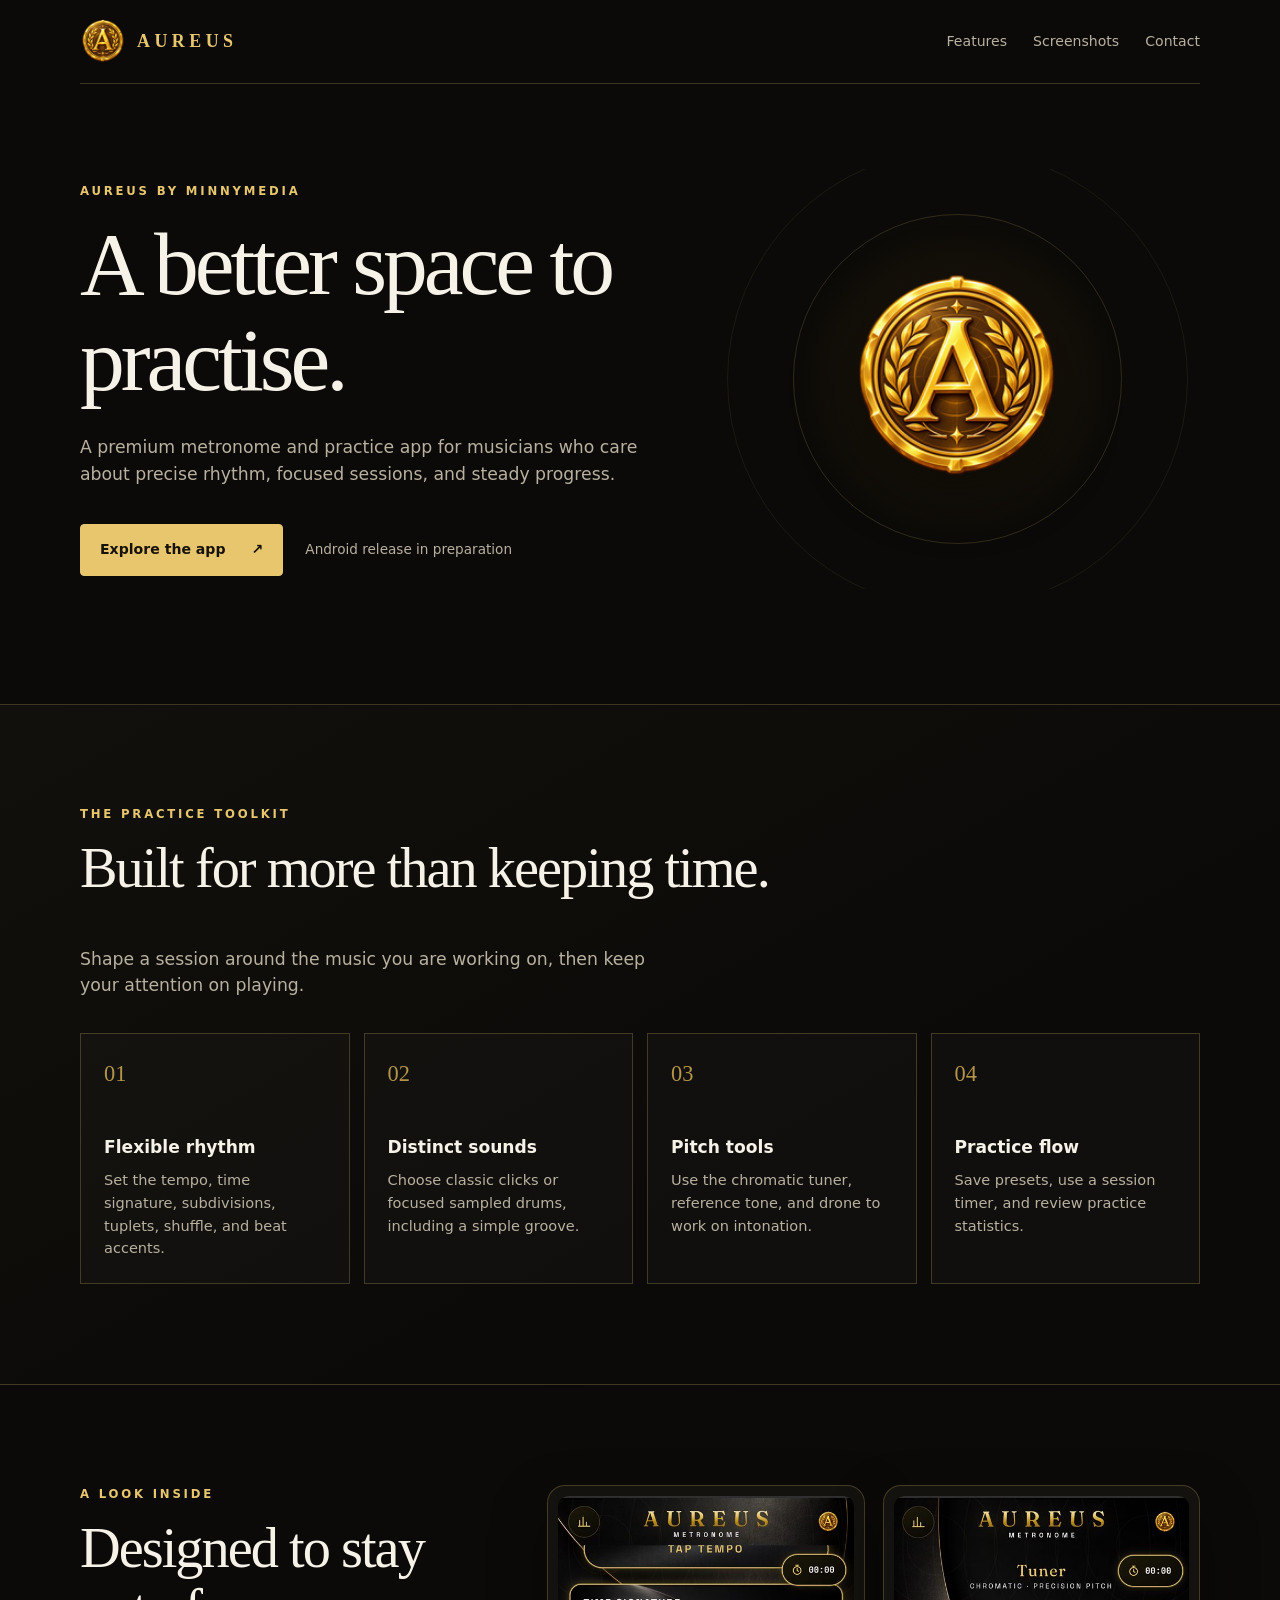
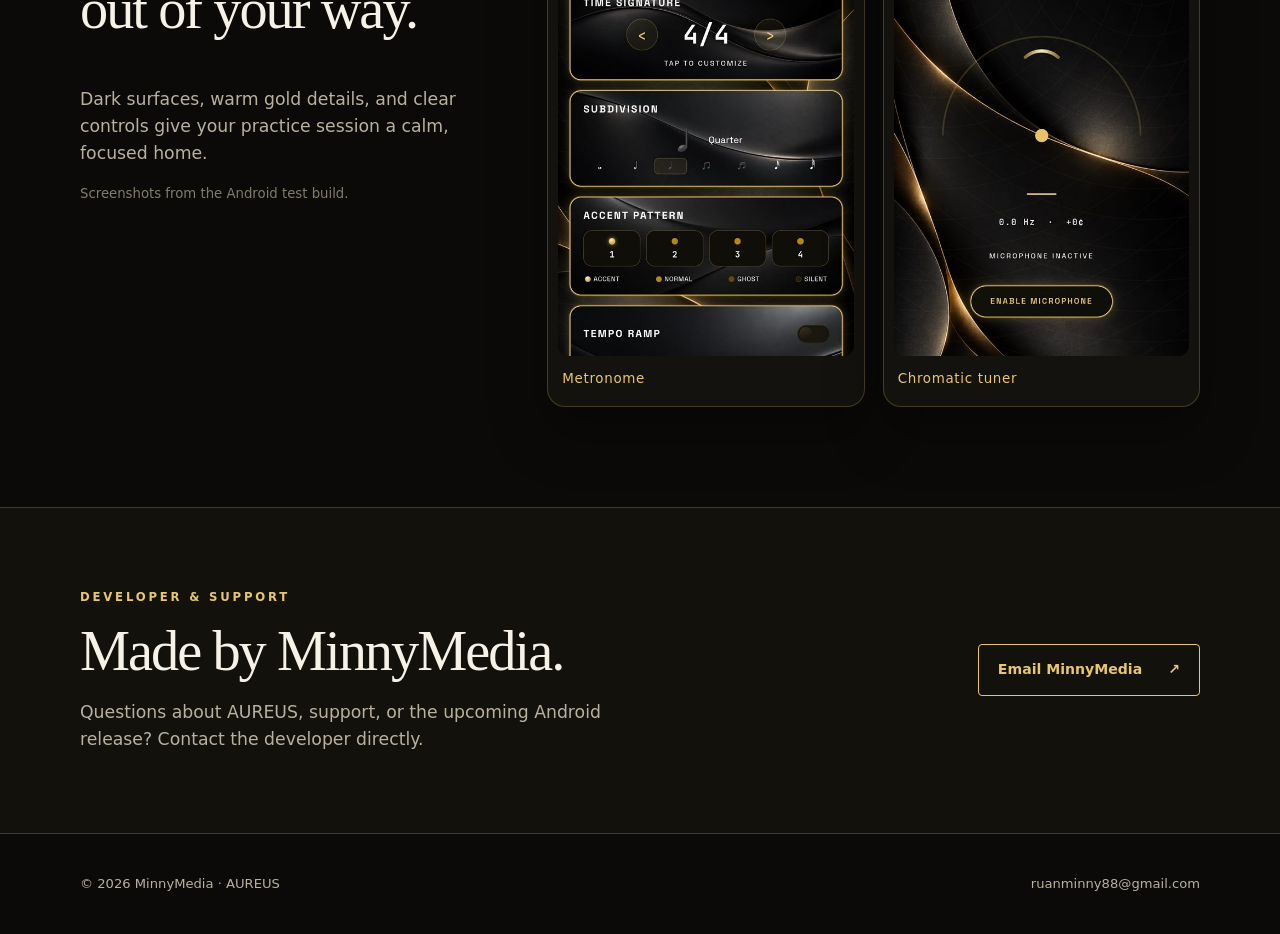
==== index.html @ e015209c "Publish Aureus landing page" ====
<!doctype html>
<html lang="en">
<head>
  <meta charset="utf-8">
  <meta name="viewport" content="width=device-width, initial-scale=1">
  <meta name="theme-color" content="#0b0a08">
  <meta name="description" content="AUREUS is a premium metronome and practice app by MinnyMedia, with flexible rhythms, a chromatic tuner, tone and drone tools, and practice tracking.">
  <title>AUREUS — Metronome &amp; Practice</title>
  <link rel="icon" href="assets/aureus-coin.png" type="image/png">
  <link rel="stylesheet" href="styles.css">
</head>
<body>
  <a class="skip-link" href="#main">Skip to content</a>
  <header class="site-header wrap">
    <a class="brand" href="#top" aria-label="AUREUS home">
      <img src="assets/aureus-coin.png" width="46" height="45" alt="">
      <span>AUREUS</span>
    </a>
    <nav aria-label="Main navigation">
      <a href="#features">Features</a>
      <a href="#screenshots">Screenshots</a>
      <a href="#contact">Contact</a>
    </nav>
  </header>

  <main id="main">
    <section class="hero wrap" id="top" aria-labelledby="hero-title">
      <div class="hero-copy">
        <p class="eyebrow">AUREUS BY MINNYMEDIA</p>
        <h1 id="hero-title">A better space to practise.</h1>
        <p class="hero-lead">A premium metronome and practice app for musicians who care about precise rhythm, focused sessions, and steady progress.</p>
        <div class="hero-actions">
          <a class="button" href="#features">Explore the app <span aria-hidden="true">↗</span></a>
          <span class="release-note">Android release in preparation</span>
        </div>
      </div>
      <div class="hero-art" aria-hidden="true">
        <div class="orbit orbit-one"></div>
        <div class="orbit orbit-two"></div>
        <img src="assets/aureus-coin.png" width="200" height="194" alt="">
      </div>
    </section>

    <section class="section section-features" id="features" aria-labelledby="features-title">
      <div class="wrap">
        <p class="eyebrow">THE PRACTICE TOOLKIT</p>
        <h2 id="features-title">Built for more than keeping time.</h2>
        <p class="section-intro">Shape a session around the music you are working on, then keep your attention on playing.</p>
        <div class="feature-grid">
          <article class="feature"><span class="feature-mark" aria-hidden="true">01</span><h3>Flexible rhythm</h3><p>Set the tempo, time signature, subdivisions, tuplets, shuffle, and beat accents.</p></article>
          <article class="feature"><span class="feature-mark" aria-hidden="true">02</span><h3>Distinct sounds</h3><p>Choose classic clicks or focused sampled drums, including a simple groove.</p></article>
          <article class="feature"><span class="feature-mark" aria-hidden="true">03</span><h3>Pitch tools</h3><p>Use the chromatic tuner, reference tone, and drone to work on intonation.</p></article>
          <article class="feature"><span class="feature-mark" aria-hidden="true">04</span><h3>Practice flow</h3><p>Save presets, use a session timer, and review practice statistics.</p></article>
        </div>
      </div>
    </section>

    <section class="section section-screens" id="screenshots" aria-labelledby="screenshots-title">
      <div class="wrap screens-layout">
        <div class="screens-copy">
          <p class="eyebrow">A LOOK INSIDE</p>
          <h2 id="screenshots-title">Designed to stay out of your way.</h2>
          <p>Dark surfaces, warm gold details, and clear controls give your practice session a calm, focused home.</p>
          <p class="caption">Screenshots from the Android test build.</p>
        </div>
        <div class="screens-grid">
          <figure class="screen-card"><img src="assets/metronome.jpg" width="540" height="1055" alt="AUREUS metronome showing time signature, subdivision, accent pattern, and tempo ramp" loading="lazy"><figcaption>Metronome</figcaption></figure>
          <figure class="screen-card"><img src="assets/tuner.jpg" width="540" height="830" alt="AUREUS chromatic tuner with its gold gauge and microphone control" loading="lazy"><figcaption>Chromatic tuner</figcaption></figure>
        </div>
      </div>
    </section>

    <section class="section section-contact" id="contact" aria-labelledby="contact-title">
      <div class="wrap contact-panel">
        <div>
          <p class="eyebrow">DEVELOPER &amp; SUPPORT</p>
          <h2 id="contact-title">Made by MinnyMedia.</h2>
          <p>Questions about AUREUS, support, or the upcoming Android release? Contact the developer directly.</p>
        </div>
        <a class="button button-outline" href="mailto:ruanminny88@gmail.com?subject=AUREUS%20support">Email MinnyMedia <span aria-hidden="true">↗</span></a>
      </div>
    </section>
  </main>

  <footer class="site-footer wrap">
    <span>© 2026 MinnyMedia · AUREUS</span>
    <a href="mailto:ruanminny88@gmail.com?subject=AUREUS%20support">ruanminny88@gmail.com</a>
  </footer>
</body>
</html>
---- styles.css ----
:root{color-scheme:dark;--bg:#0b0a08;--panel:#15130e;--gold:#e7c66e;--gold-dim:#b59548;--text:#f7f2e8;--muted:#b9b1a0;--line:rgba(231,198,110,.23)}
*{box-sizing:border-box}
html{scroll-behavior:smooth}
body{margin:0;background:var(--bg);color:var(--text);font-family:Inter,ui-sans-serif,system-ui,-apple-system,"Segoe UI",sans-serif;line-height:1.55}
a{color:inherit}
a:focus-visible{outline:2px solid var(--gold);outline-offset:5px}
img{max-width:100%;height:auto}
.wrap{width:min(1120px,calc(100% - 40px));margin-inline:auto}
.skip-link{position:absolute;top:-100px;left:16px;padding:10px 14px;background:var(--gold);color:#161106;z-index:20}
.skip-link:focus{top:12px}
.site-header{min-height:84px;display:flex;align-items:center;justify-content:space-between;gap:20px;border-bottom:1px solid var(--line)}
.brand{display:inline-flex;align-items:center;gap:11px;text-decoration:none;font-family:Georgia,serif;font-size:1.12rem;font-weight:700;letter-spacing:.25em;color:var(--gold)}
.brand img{width:46px;height:45px;object-fit:contain}
nav{display:flex;gap:26px}
nav a{text-decoration:none;color:var(--muted);font-size:.88rem}
nav a:hover,.site-footer a:hover{color:var(--gold)}
.hero{min-height:620px;display:grid;grid-template-columns:1.1fr .9fr;align-items:center;gap:42px;padding-block:80px 110px}
.eyebrow{margin:0 0 15px;color:var(--gold);font-size:.73rem;font-weight:750;letter-spacing:.24em}
h1,h2,h3,p{margin-top:0}
h1,h2{font-family:Georgia,"Times New Roman",serif;font-weight:500;line-height:1.08}
h1{max-width:640px;margin-bottom:25px;font-size:clamp(3.2rem,7vw,6.2rem);letter-spacing:-.045em}
h2{font-size:clamp(2.4rem,4.4vw,4.1rem);letter-spacing:-.035em}
.hero-lead,.section-intro,.screens-copy>p:not(.eyebrow):not(.caption),.contact-panel p:not(.eyebrow){max-width:590px;color:var(--muted);font-size:1.08rem}
.hero-actions{display:flex;align-items:center;flex-wrap:wrap;gap:22px;margin-top:36px}
.button{display:inline-flex;justify-content:center;align-items:center;gap:26px;min-height:52px;padding:13px 19px;border:1px solid var(--gold);border-radius:4px;background:var(--gold);color:#171208;text-decoration:none;font-weight:700;font-size:.88rem}
.button:hover{background:#f4d88c}
.release-note{color:var(--muted);font-size:.85rem}
.hero-art{position:relative;display:grid;place-items:center;min-height:420px;overflow:hidden;background:radial-gradient(circle at center,rgba(151,105,27,.21),transparent 52%)}
.hero-art img{position:relative;z-index:1;width:min(50%,220px);filter:drop-shadow(0 16px 30px rgba(0,0,0,.55))}
.orbit{position:absolute;border:1px solid rgba(231,198,110,.17);border-radius:50%;aspect-ratio:1}
.orbit-one{width:68%}.orbit-two{width:95%;border-color:rgba(231,198,110,.08)}
.section{padding-block:100px}
.section-features{border-block:1px solid var(--line);background:linear-gradient(150deg,#11100c,#0b0a08 65%)}
.section-intro{margin-bottom:34px}
.feature-grid{display:grid;grid-template-columns:repeat(4,1fr);gap:14px}
.feature{min-height:240px;padding:23px;border:1px solid var(--line);background:rgba(255,255,255,.018)}
.feature-mark{display:block;margin-bottom:42px;color:var(--gold-dim);font-family:Georgia,serif;font-size:1.4rem}
.feature h3{margin-bottom:9px;font-size:1.07rem}
.feature p{margin:0;color:var(--muted);font-size:.91rem}
.screens-layout{display:grid;grid-template-columns:.78fr 1.22fr;gap:50px;align-items:start}
.screens-copy{position:sticky;top:40px}
.caption{color:#827c6e;font-size:.83rem}
.screens-grid{display:grid;grid-template-columns:repeat(2,minmax(0,1fr));gap:18px}
.screen-card{margin:0;padding:10px 10px 14px;border:1px solid var(--line);border-radius:18px;background:#14120e;box-shadow:0 24px 55px rgba(0,0,0,.35)}
.screen-card img{display:block;width:100%;height:460px;object-fit:cover;object-position:top;border-radius:11px;background:#050503}
.screen-card figcaption{padding:13px 4px 2px;color:var(--gold);font-size:.84rem;letter-spacing:.05em}
.section-contact{padding-block:80px;border-block:1px solid var(--line);background:#13110c}
.contact-panel{display:flex;align-items:center;justify-content:space-between;gap:30px}
.contact-panel h2{margin-bottom:18px}
.contact-panel p:last-child{margin-bottom:0}
.button-outline{flex-shrink:0;background:transparent;color:var(--gold)}
.button-outline:hover{background:rgba(231,198,110,.09)}
.site-footer{min-height:100px;display:flex;align-items:center;justify-content:space-between;gap:18px;color:var(--muted);font-size:.82rem}
.site-footer a{text-decoration:none}
@media(max-width:820px){.hero{grid-template-columns:1fr;min-height:0;padding-block:70px 85px}.hero-art{min-height:280px;order:-1}.hero-art img{width:140px}.feature-grid{grid-template-columns:repeat(2,1fr)}.screens-layout{grid-template-columns:1fr}.screens-copy{position:static}}
@media(max-width:560px){.wrap{width:min(100% - 32px,1120px)}.site-header{min-height:72px;align-items:flex-start;flex-direction:column;justify-content:center;gap:8px;padding-block:12px}.brand{font-size:.95rem}.brand img{width:34px;height:33px}nav{gap:20px}nav a{font-size:.78rem}.hero{gap:12px;padding-block:36px 65px}.hero-art{min-height:195px}.hero-art img{width:116px}h1{font-size:3.35rem}.hero-lead{font-size:1rem}.section{padding-block:66px}.feature-grid{grid-template-columns:1fr 1fr;gap:9px}.feature{min-height:210px;padding:16px}.feature-mark{margin-bottom:25px}.feature p{font-size:.83rem}.screens-grid{gap:10px}.screen-card{padding:6px 6px 10px;border-radius:12px}.screen-card img{height:300px;border-radius:8px}.screen-card figcaption{font-size:.75rem}.contact-panel,.site-footer{align-items:flex-start;flex-direction:column}.button-outline{width:100%}.site-footer{justify-content:center;padding-block:22px}}
@media(max-width:360px){h1{font-size:2.8rem}.feature-grid{grid-template-columns:1fr}.feature{min-height:0}.feature-mark{margin-bottom:15px}.screens-grid{grid-template-columns:1fr}.screen-card img{height:410px}}
@media(prefers-reduced-motion:reduce){html{scroll-behavior:auto}}
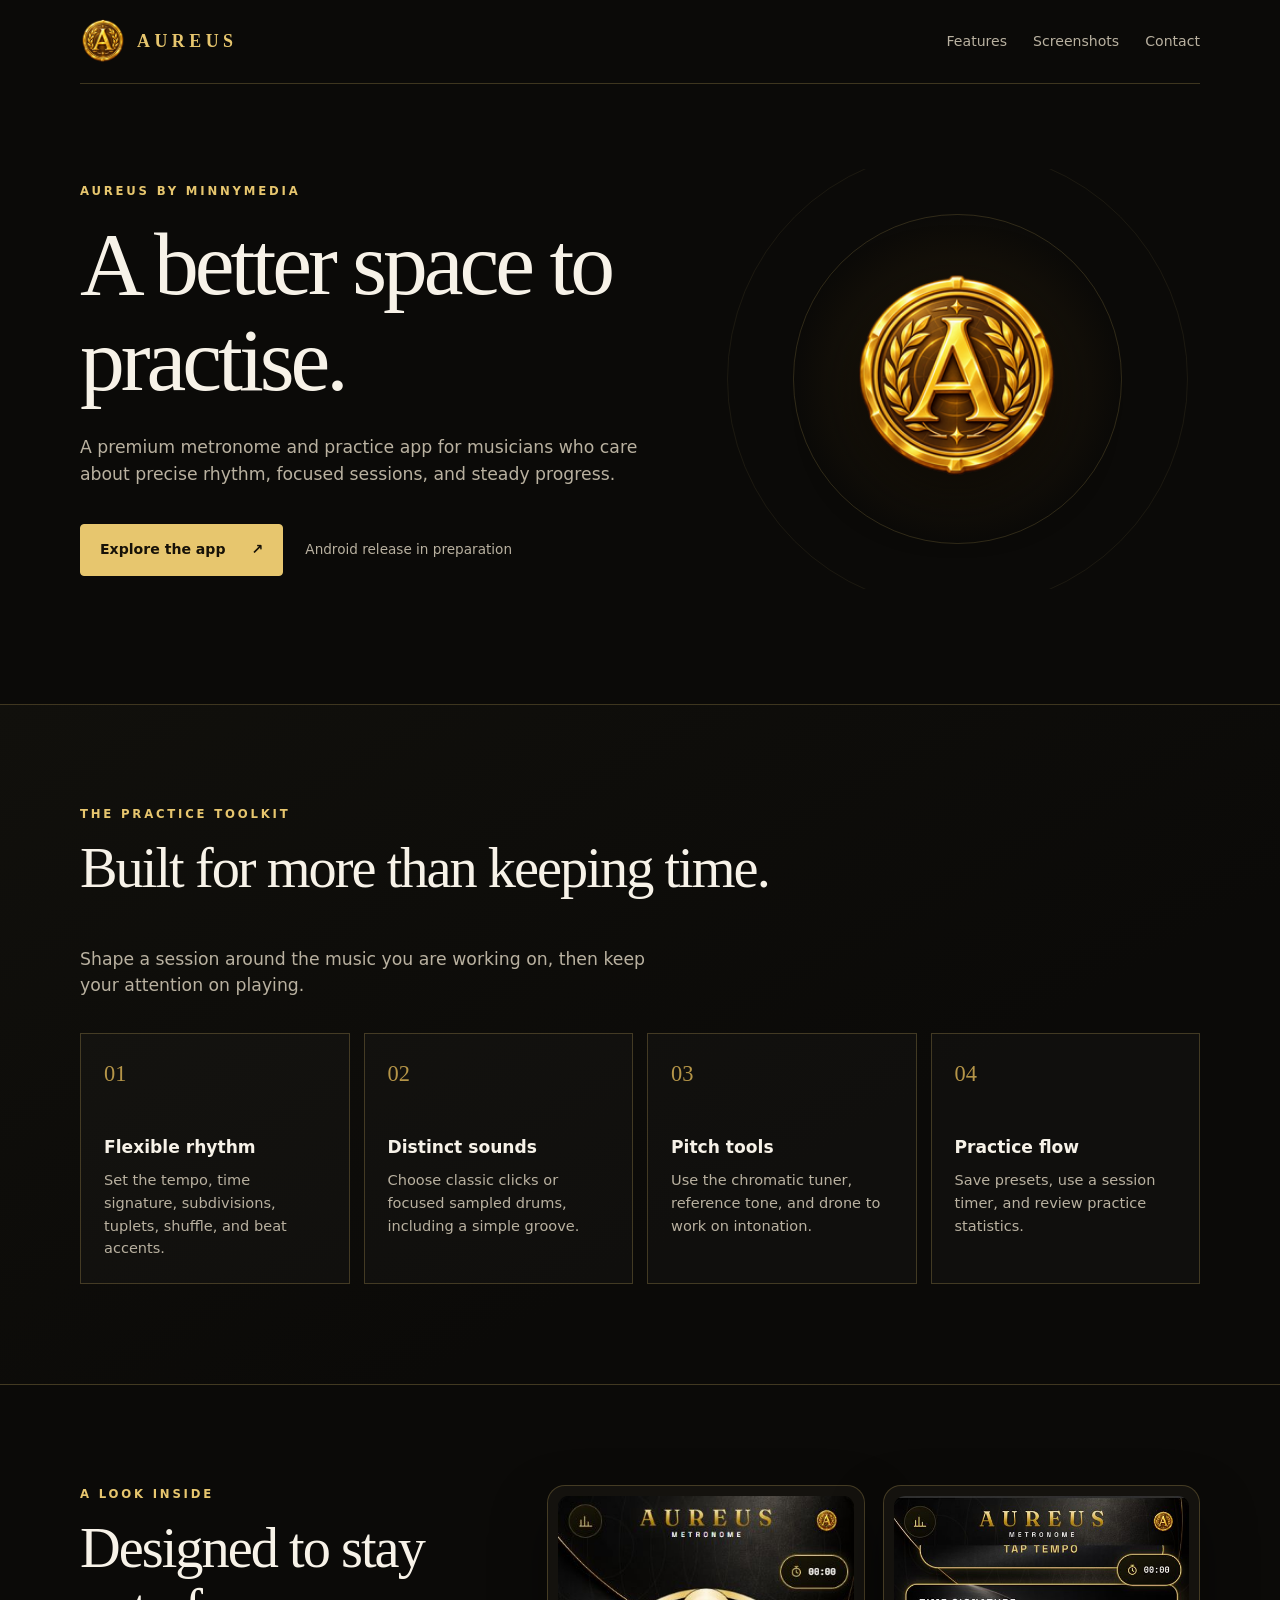
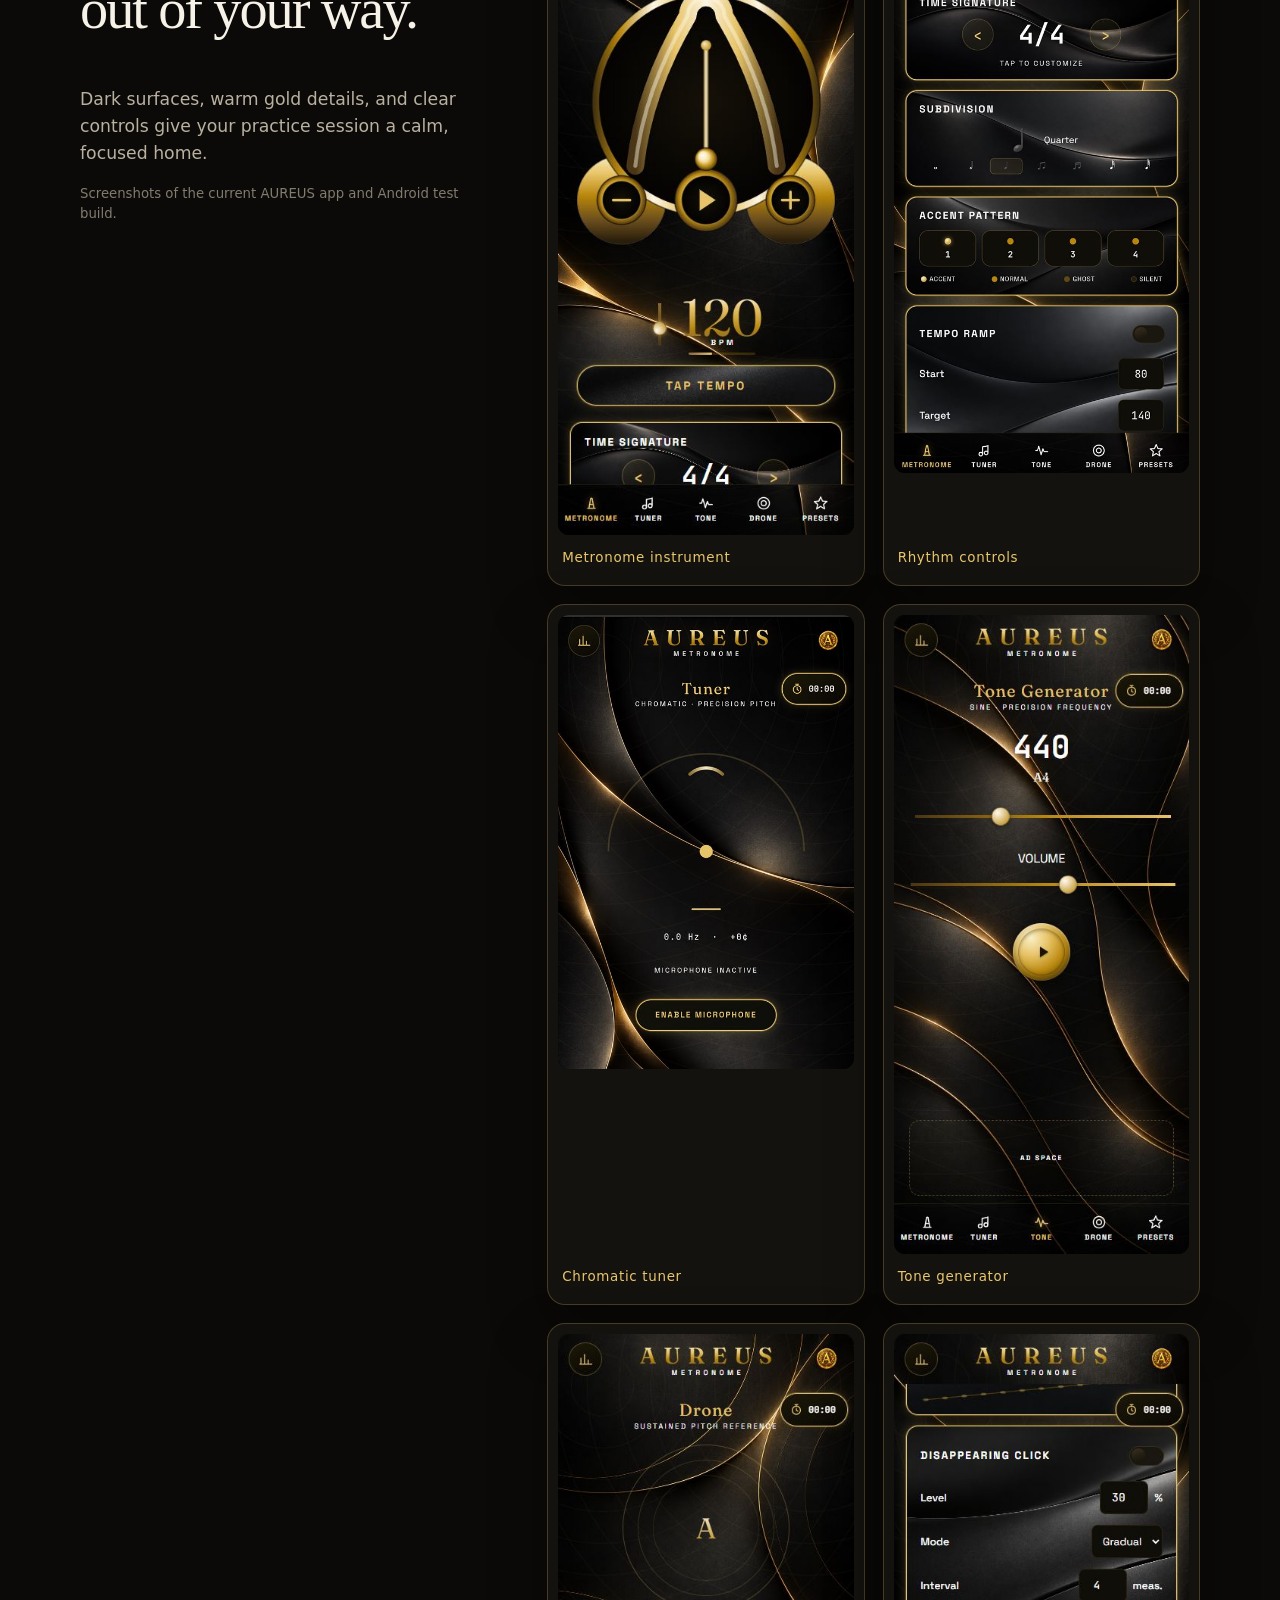
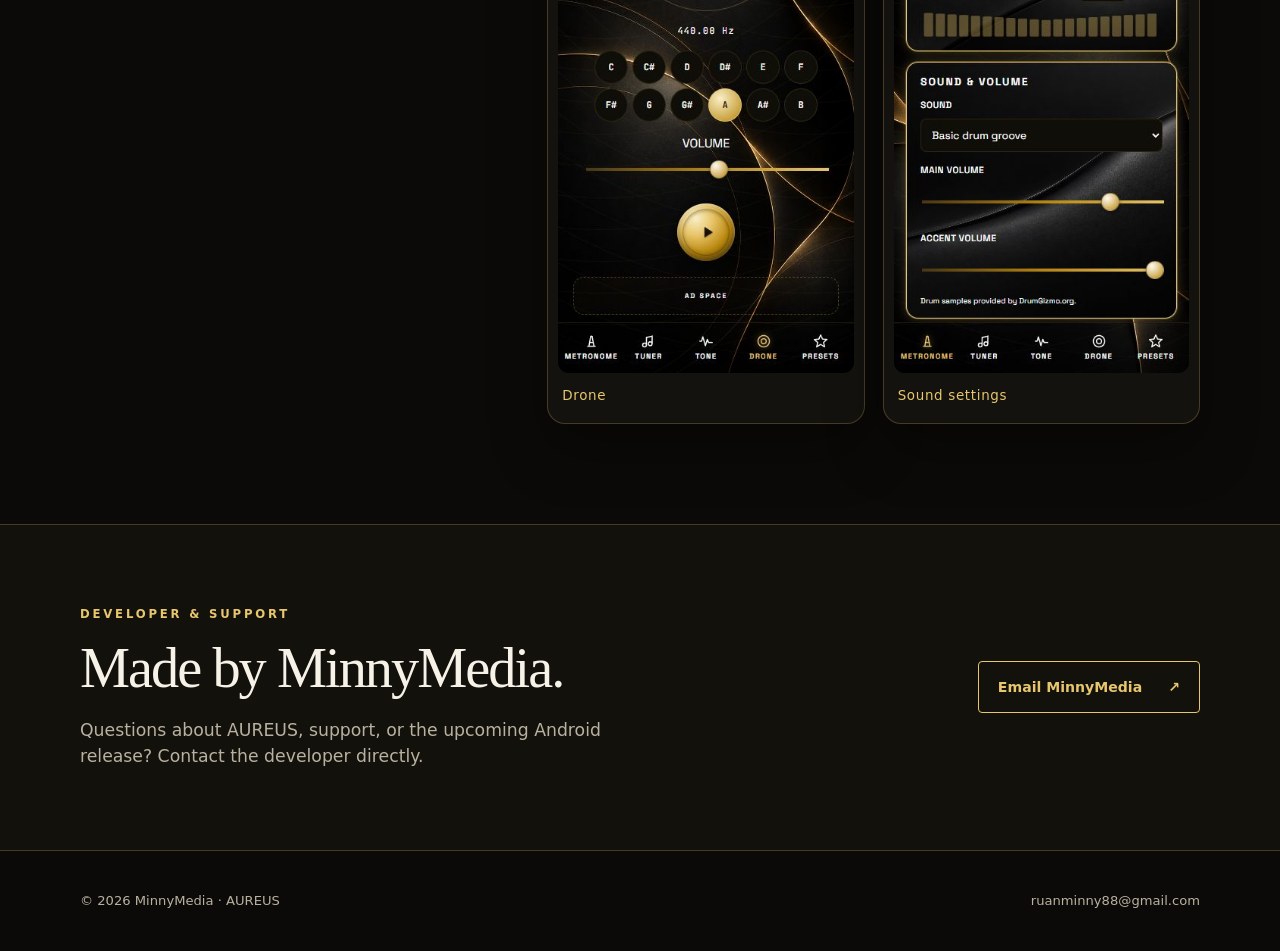
==== commit 509d0105: "Add instrument and practice tool screenshots" ====
--- a/index.html
+++ b/index.html
@@ -61,11 +61,15 @@
           <p class="eyebrow">A LOOK INSIDE</p>
           <h2 id="screenshots-title">Designed to stay out of your way.</h2>
           <p>Dark surfaces, warm gold details, and clear controls give your practice session a calm, focused home.</p>
-          <p class="caption">Screenshots from the Android test build.</p>
+          <p class="caption">Screenshots of the current AUREUS app and Android test build.</p>
         </div>
         <div class="screens-grid">
-          <figure class="screen-card"><img src="assets/metronome.jpg" width="540" height="1055" alt="AUREUS metronome showing time signature, subdivision, accent pattern, and tempo ramp" loading="lazy"><figcaption>Metronome</figcaption></figure>
+          <figure class="screen-card"><img src="assets/instrument.jpg" width="390" height="844" alt="AUREUS metronome instrument with gold pendulum, transport controls, and 120 BPM display" loading="lazy"><figcaption>Metronome instrument</figcaption></figure>
+          <figure class="screen-card"><img src="assets/metronome.jpg" width="540" height="1055" alt="AUREUS metronome showing time signature, subdivision, accent pattern, and tempo ramp" loading="lazy"><figcaption>Rhythm controls</figcaption></figure>
           <figure class="screen-card"><img src="assets/tuner.jpg" width="540" height="830" alt="AUREUS chromatic tuner with its gold gauge and microphone control" loading="lazy"><figcaption>Chromatic tuner</figcaption></figure>
+          <figure class="screen-card"><img src="assets/tone-generator.jpg" width="390" height="844" alt="AUREUS tone generator set to 440 hertz, with frequency and volume sliders" loading="lazy"><figcaption>Tone generator</figcaption></figure>
+          <figure class="screen-card"><img src="assets/drone.jpg" width="390" height="844" alt="AUREUS drone screen showing A at 440 hertz, note choices, and volume control" loading="lazy"><figcaption>Drone</figcaption></figure>
+          <figure class="screen-card"><img src="assets/controls.jpg" width="390" height="844" alt="AUREUS sound settings showing Basic drum groove, main volume, and accent volume" loading="lazy"><figcaption>Sound settings</figcaption></figure>
         </div>
       </div>
     </section>
--- a/styles.css
+++ b/styles.css
@@ -41,9 +41,9 @@
 .screens-copy{position:sticky;top:40px}
 .caption{color:#827c6e;font-size:.83rem}
 .screens-grid{display:grid;grid-template-columns:repeat(2,minmax(0,1fr));gap:18px}
-.screen-card{margin:0;padding:10px 10px 14px;border:1px solid var(--line);border-radius:18px;background:#14120e;box-shadow:0 24px 55px rgba(0,0,0,.35)}
-.screen-card img{display:block;width:100%;height:460px;object-fit:cover;object-position:top;border-radius:11px;background:#050503}
-.screen-card figcaption{padding:13px 4px 2px;color:var(--gold);font-size:.84rem;letter-spacing:.05em}
+.screen-card{display:flex;flex-direction:column;margin:0;padding:10px 10px 14px;border:1px solid var(--line);border-radius:18px;background:#14120e;box-shadow:0 24px 55px rgba(0,0,0,.35)}
+.screen-card img{display:block;width:100%;height:auto;object-fit:contain;border-radius:11px;background:#050503}
+.screen-card figcaption{margin-top:auto;padding:13px 4px 2px;color:var(--gold);font-size:.84rem;letter-spacing:.05em}
 .section-contact{padding-block:80px;border-block:1px solid var(--line);background:#13110c}
 .contact-panel{display:flex;align-items:center;justify-content:space-between;gap:30px}
 .contact-panel h2{margin-bottom:18px}
@@ -53,6 +53,6 @@
 .site-footer{min-height:100px;display:flex;align-items:center;justify-content:space-between;gap:18px;color:var(--muted);font-size:.82rem}
 .site-footer a{text-decoration:none}
 @media(max-width:820px){.hero{grid-template-columns:1fr;min-height:0;padding-block:70px 85px}.hero-art{min-height:280px;order:-1}.hero-art img{width:140px}.feature-grid{grid-template-columns:repeat(2,1fr)}.screens-layout{grid-template-columns:1fr}.screens-copy{position:static}}
-@media(max-width:560px){.wrap{width:min(100% - 32px,1120px)}.site-header{min-height:72px;align-items:flex-start;flex-direction:column;justify-content:center;gap:8px;padding-block:12px}.brand{font-size:.95rem}.brand img{width:34px;height:33px}nav{gap:20px}nav a{font-size:.78rem}.hero{gap:12px;padding-block:36px 65px}.hero-art{min-height:195px}.hero-art img{width:116px}h1{font-size:3.35rem}.hero-lead{font-size:1rem}.section{padding-block:66px}.feature-grid{grid-template-columns:1fr 1fr;gap:9px}.feature{min-height:210px;padding:16px}.feature-mark{margin-bottom:25px}.feature p{font-size:.83rem}.screens-grid{gap:10px}.screen-card{padding:6px 6px 10px;border-radius:12px}.screen-card img{height:300px;border-radius:8px}.screen-card figcaption{font-size:.75rem}.contact-panel,.site-footer{align-items:flex-start;flex-direction:column}.button-outline{width:100%}.site-footer{justify-content:center;padding-block:22px}}
-@media(max-width:360px){h1{font-size:2.8rem}.feature-grid{grid-template-columns:1fr}.feature{min-height:0}.feature-mark{margin-bottom:15px}.screens-grid{grid-template-columns:1fr}.screen-card img{height:410px}}
+@media(max-width:560px){.wrap{width:min(100% - 32px,1120px)}.site-header{min-height:72px;align-items:flex-start;flex-direction:column;justify-content:center;gap:8px;padding-block:12px}.brand{font-size:.95rem}.brand img{width:34px;height:33px}nav{gap:20px}nav a{font-size:.78rem}.hero{gap:12px;padding-block:36px 65px}.hero-art{min-height:195px}.hero-art img{width:116px}h1{font-size:3.35rem}.hero-lead{font-size:1rem}.section{padding-block:66px}.feature-grid{grid-template-columns:1fr 1fr;gap:9px}.feature{min-height:210px;padding:16px}.feature-mark{margin-bottom:25px}.feature p{font-size:.83rem}.screens-grid{gap:10px}.screen-card{padding:6px 6px 10px;border-radius:12px}.screen-card img{border-radius:8px}.screen-card figcaption{font-size:.75rem}.contact-panel,.site-footer{align-items:flex-start;flex-direction:column}.button-outline{width:100%}.site-footer{justify-content:center;padding-block:22px}}
+@media(max-width:360px){h1{font-size:2.8rem}.feature-grid{grid-template-columns:1fr}.feature{min-height:0}.feature-mark{margin-bottom:15px}.screens-grid{grid-template-columns:1fr}}
 @media(prefers-reduced-motion:reduce){html{scroll-behavior:auto}}
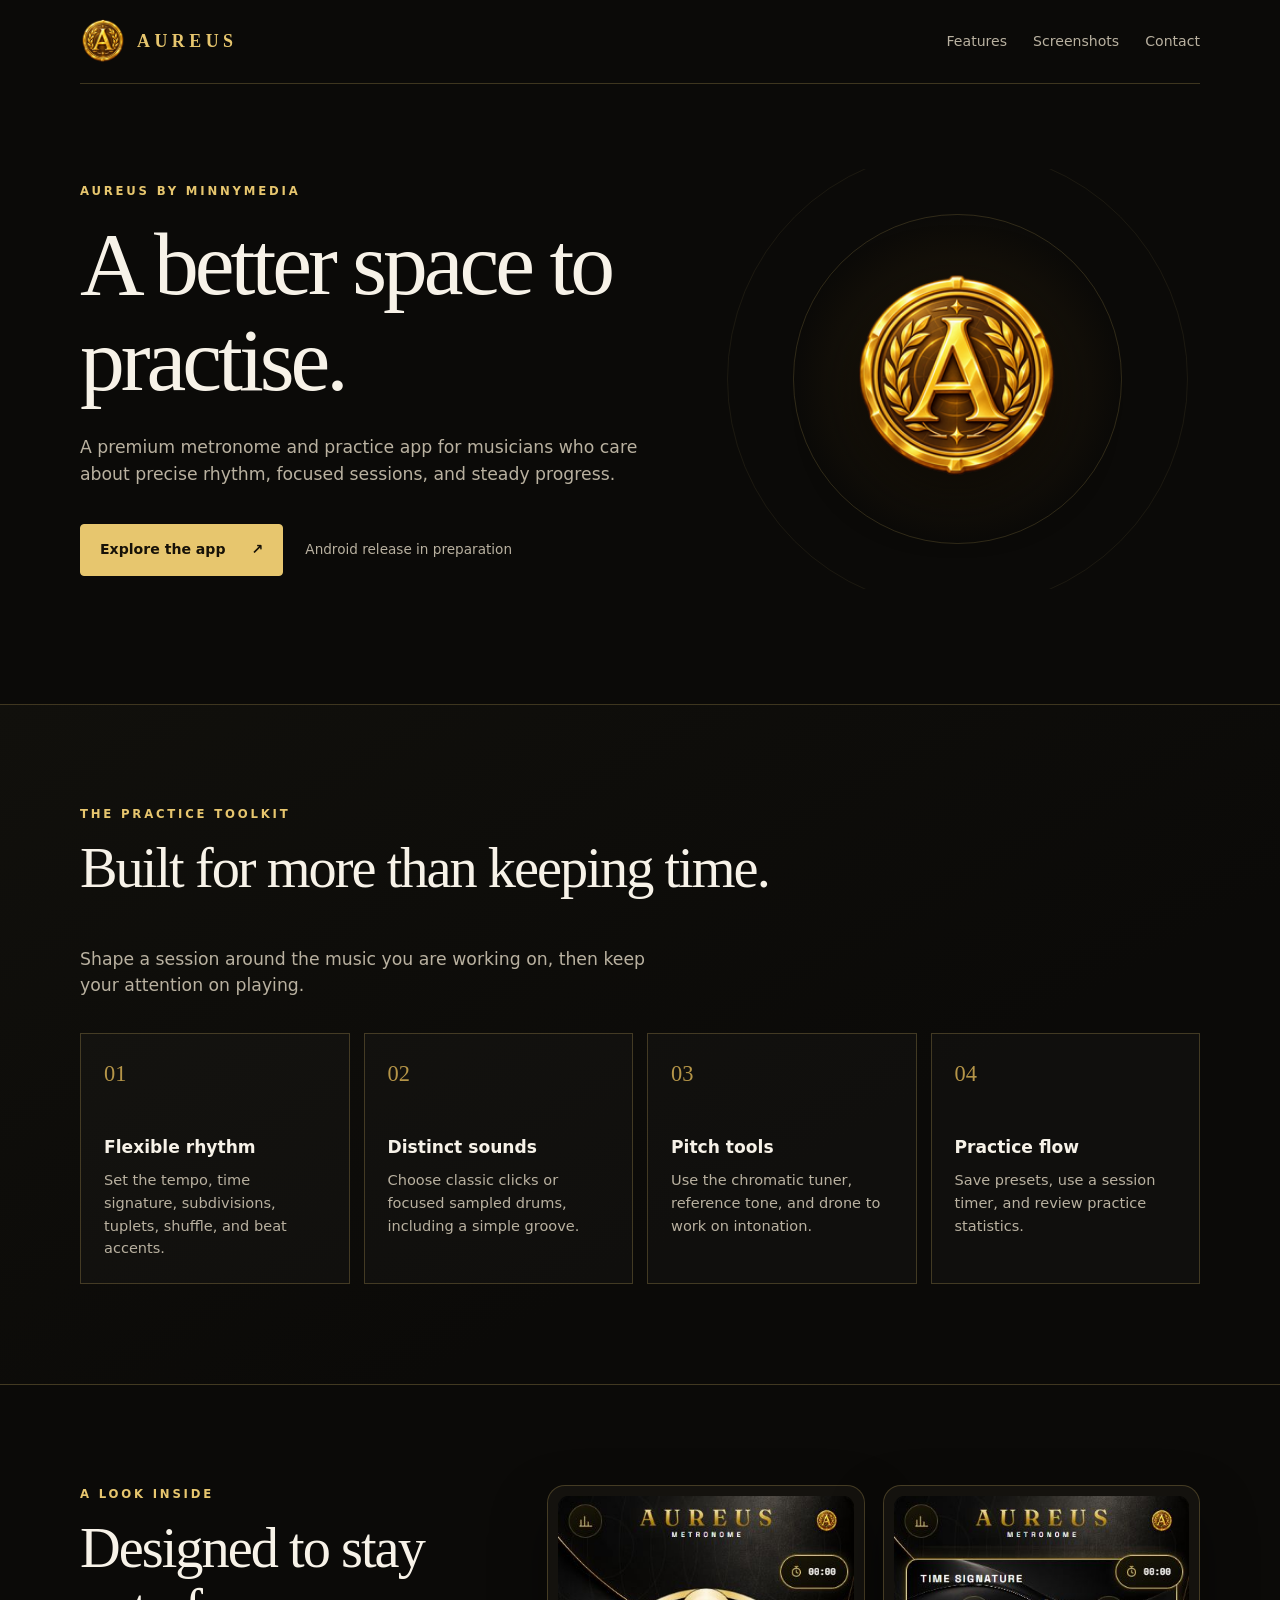
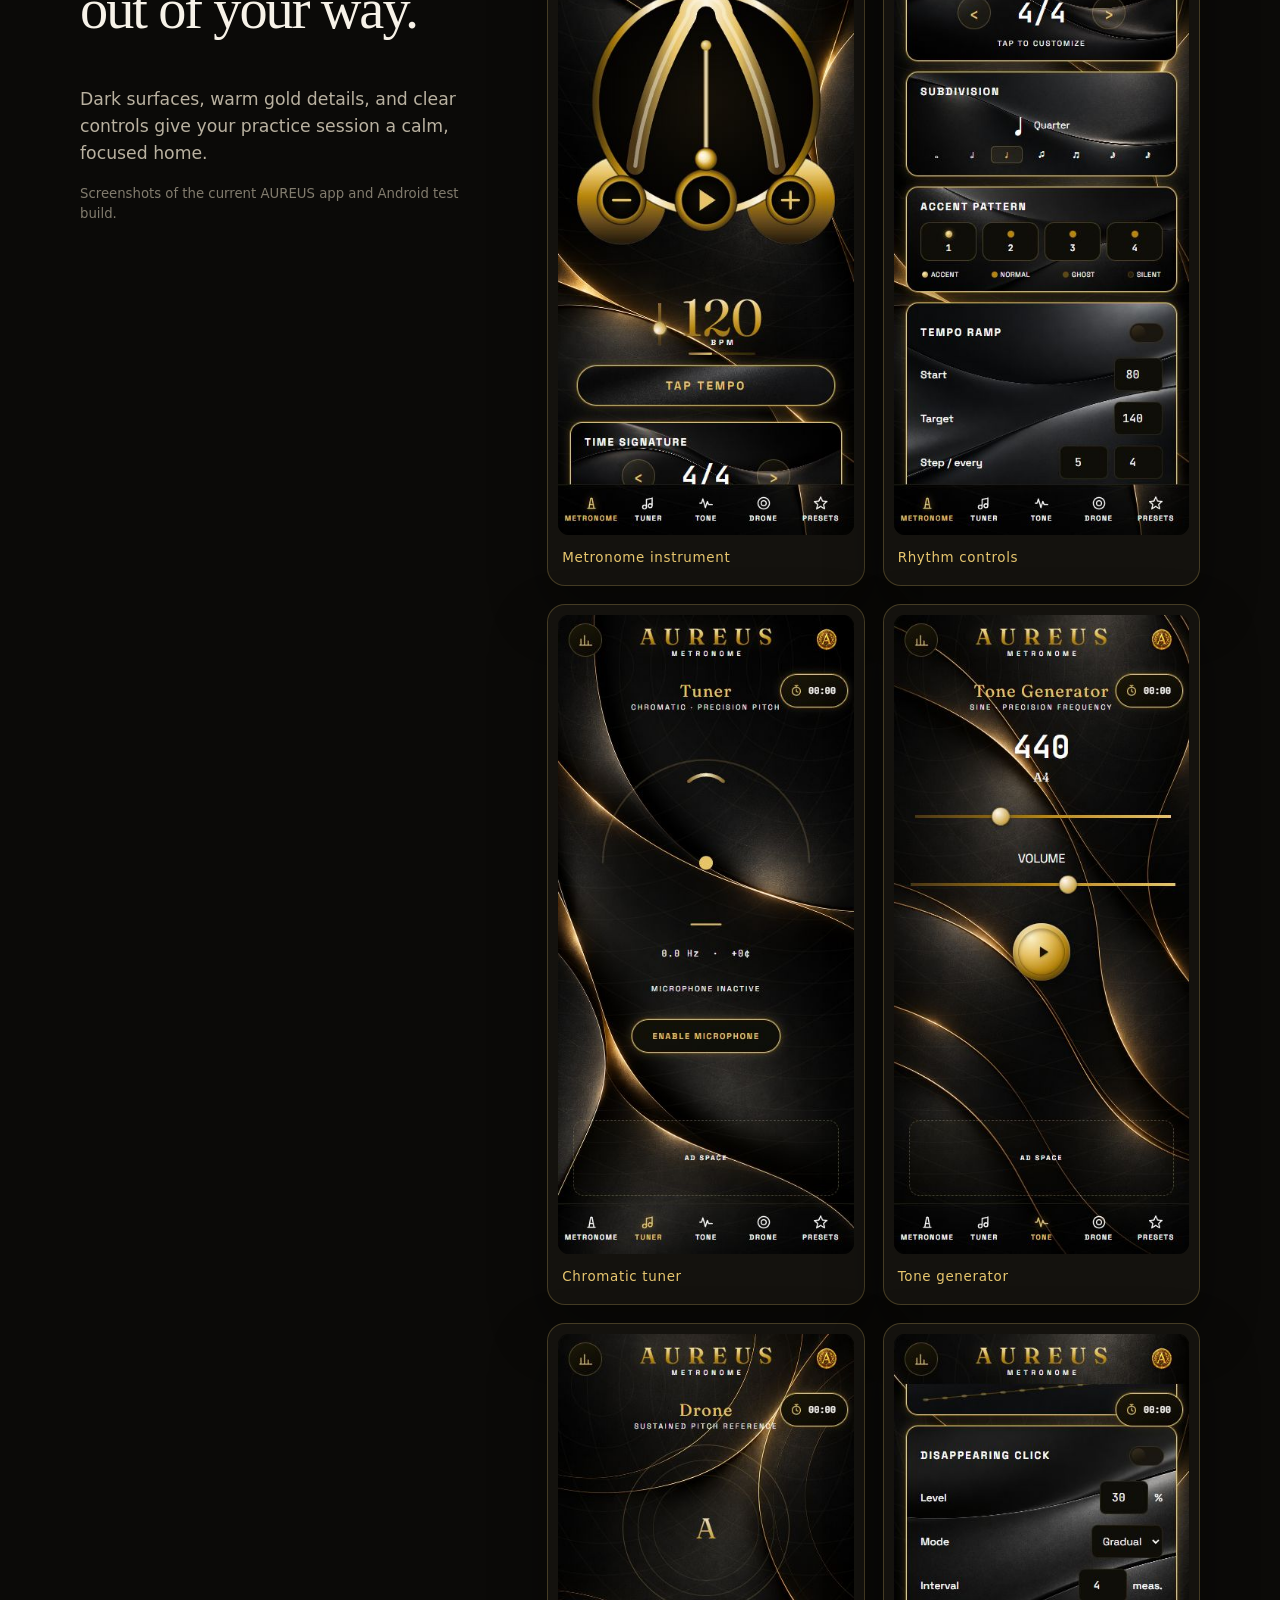
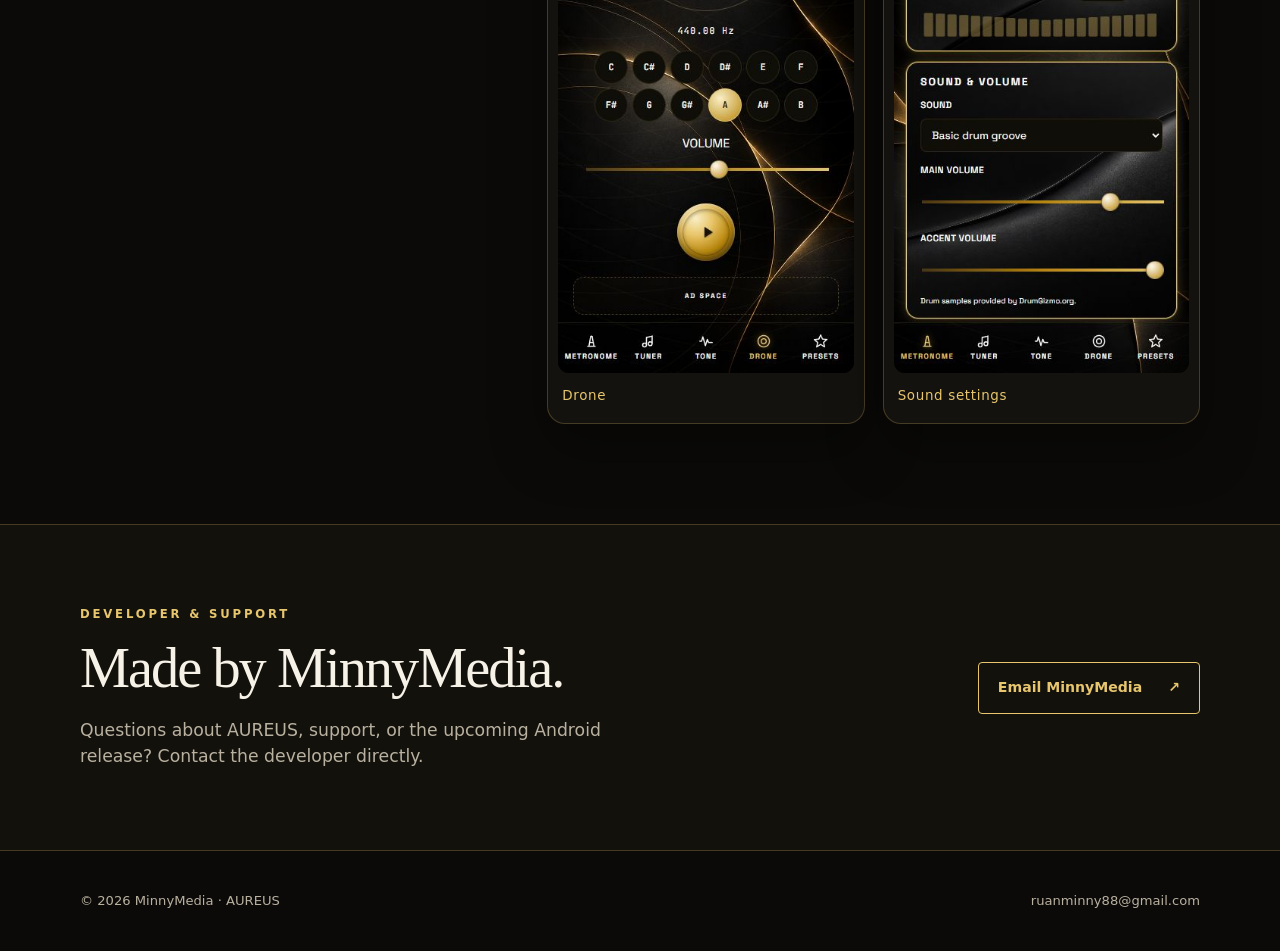
==== commit c694e3dd: "Align screenshot gallery heights" ====
--- a/index.html
+++ b/index.html
@@ -65,8 +65,8 @@
         </div>
         <div class="screens-grid">
           <figure class="screen-card"><img src="assets/instrument.jpg" width="390" height="844" alt="AUREUS metronome instrument with gold pendulum, transport controls, and 120 BPM display" loading="lazy"><figcaption>Metronome instrument</figcaption></figure>
-          <figure class="screen-card"><img src="assets/metronome.jpg" width="540" height="1055" alt="AUREUS metronome showing time signature, subdivision, accent pattern, and tempo ramp" loading="lazy"><figcaption>Rhythm controls</figcaption></figure>
-          <figure class="screen-card"><img src="assets/tuner.jpg" width="540" height="830" alt="AUREUS chromatic tuner with its gold gauge and microphone control" loading="lazy"><figcaption>Chromatic tuner</figcaption></figure>
+          <figure class="screen-card"><img src="assets/metronome.jpg?v=390x844" width="390" height="844" alt="AUREUS metronome showing time signature, subdivision, accent pattern, and tempo ramp" loading="lazy"><figcaption>Rhythm controls</figcaption></figure>
+          <figure class="screen-card"><img src="assets/tuner.jpg?v=390x844" width="390" height="844" alt="AUREUS chromatic tuner with its gold gauge and microphone control" loading="lazy"><figcaption>Chromatic tuner</figcaption></figure>
           <figure class="screen-card"><img src="assets/tone-generator.jpg" width="390" height="844" alt="AUREUS tone generator set to 440 hertz, with frequency and volume sliders" loading="lazy"><figcaption>Tone generator</figcaption></figure>
           <figure class="screen-card"><img src="assets/drone.jpg" width="390" height="844" alt="AUREUS drone screen showing A at 440 hertz, note choices, and volume control" loading="lazy"><figcaption>Drone</figcaption></figure>
           <figure class="screen-card"><img src="assets/controls.jpg" width="390" height="844" alt="AUREUS sound settings showing Basic drum groove, main volume, and accent volume" loading="lazy"><figcaption>Sound settings</figcaption></figure>
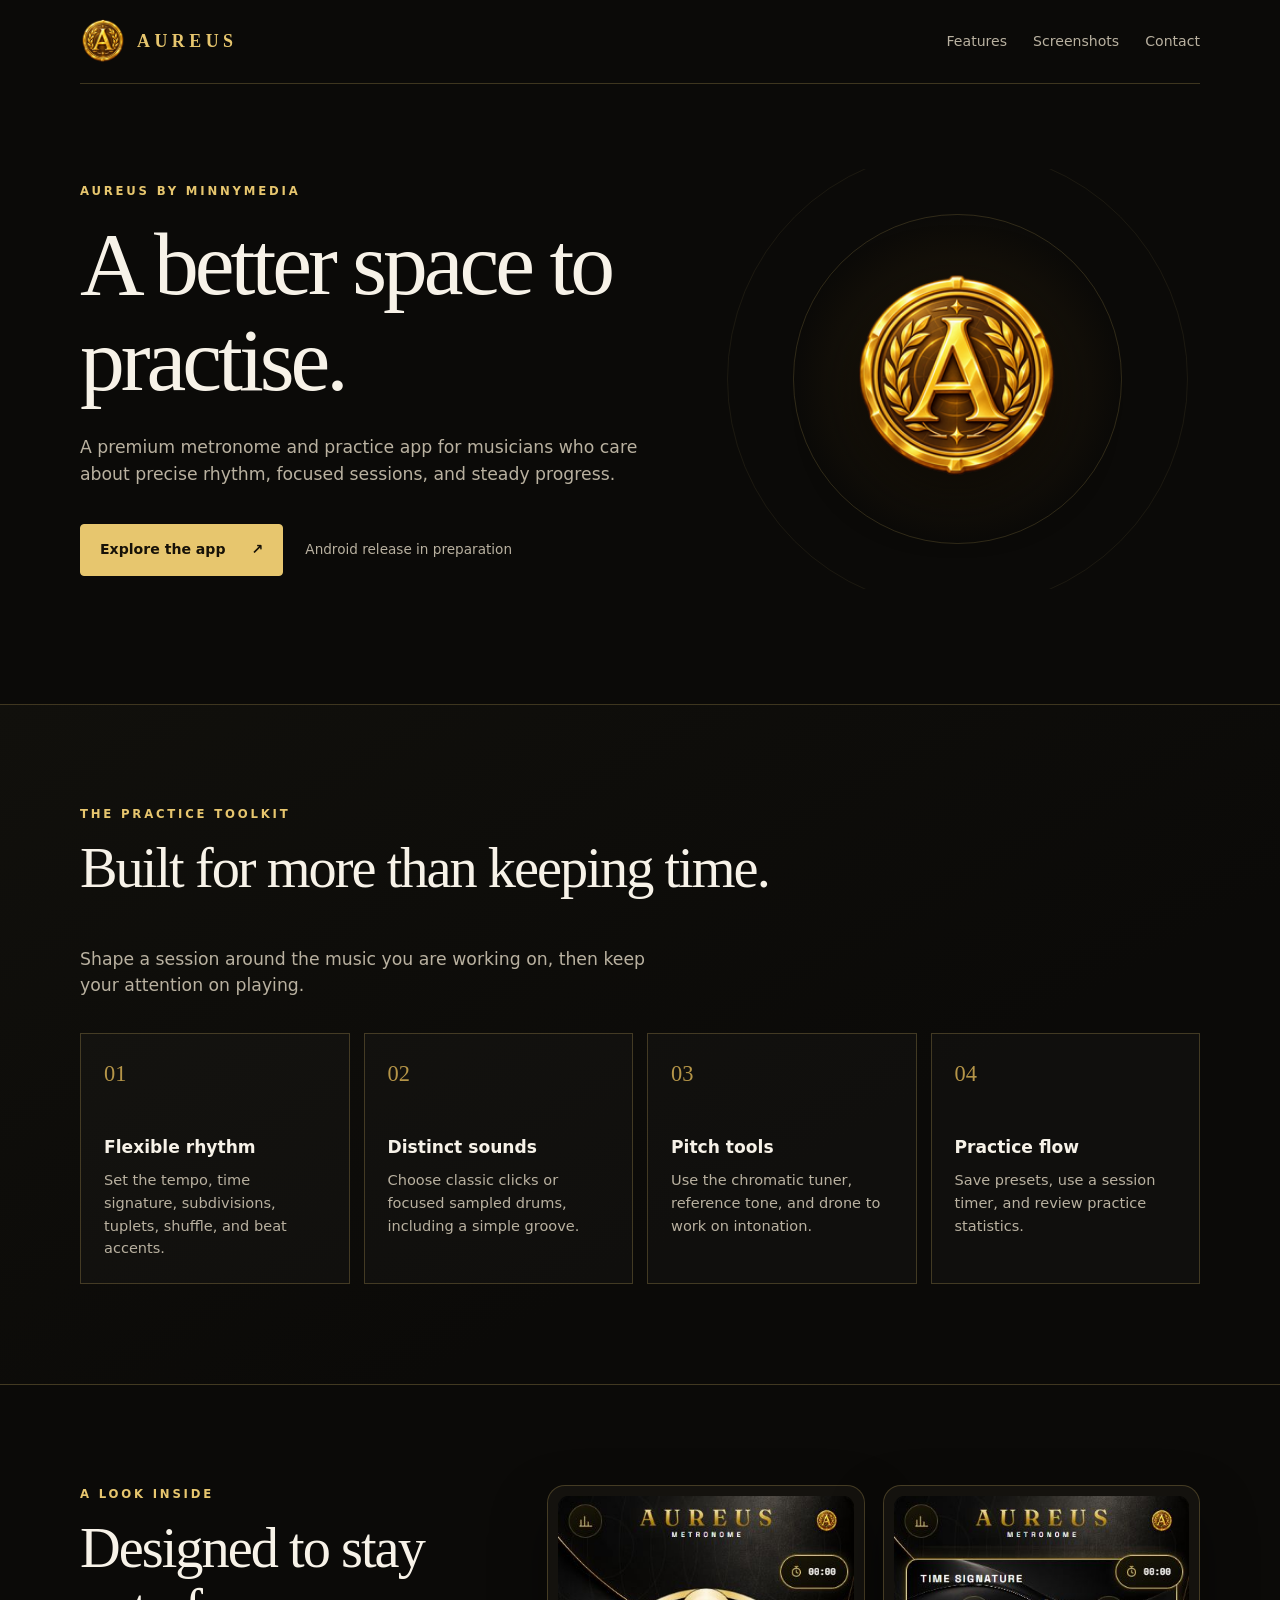
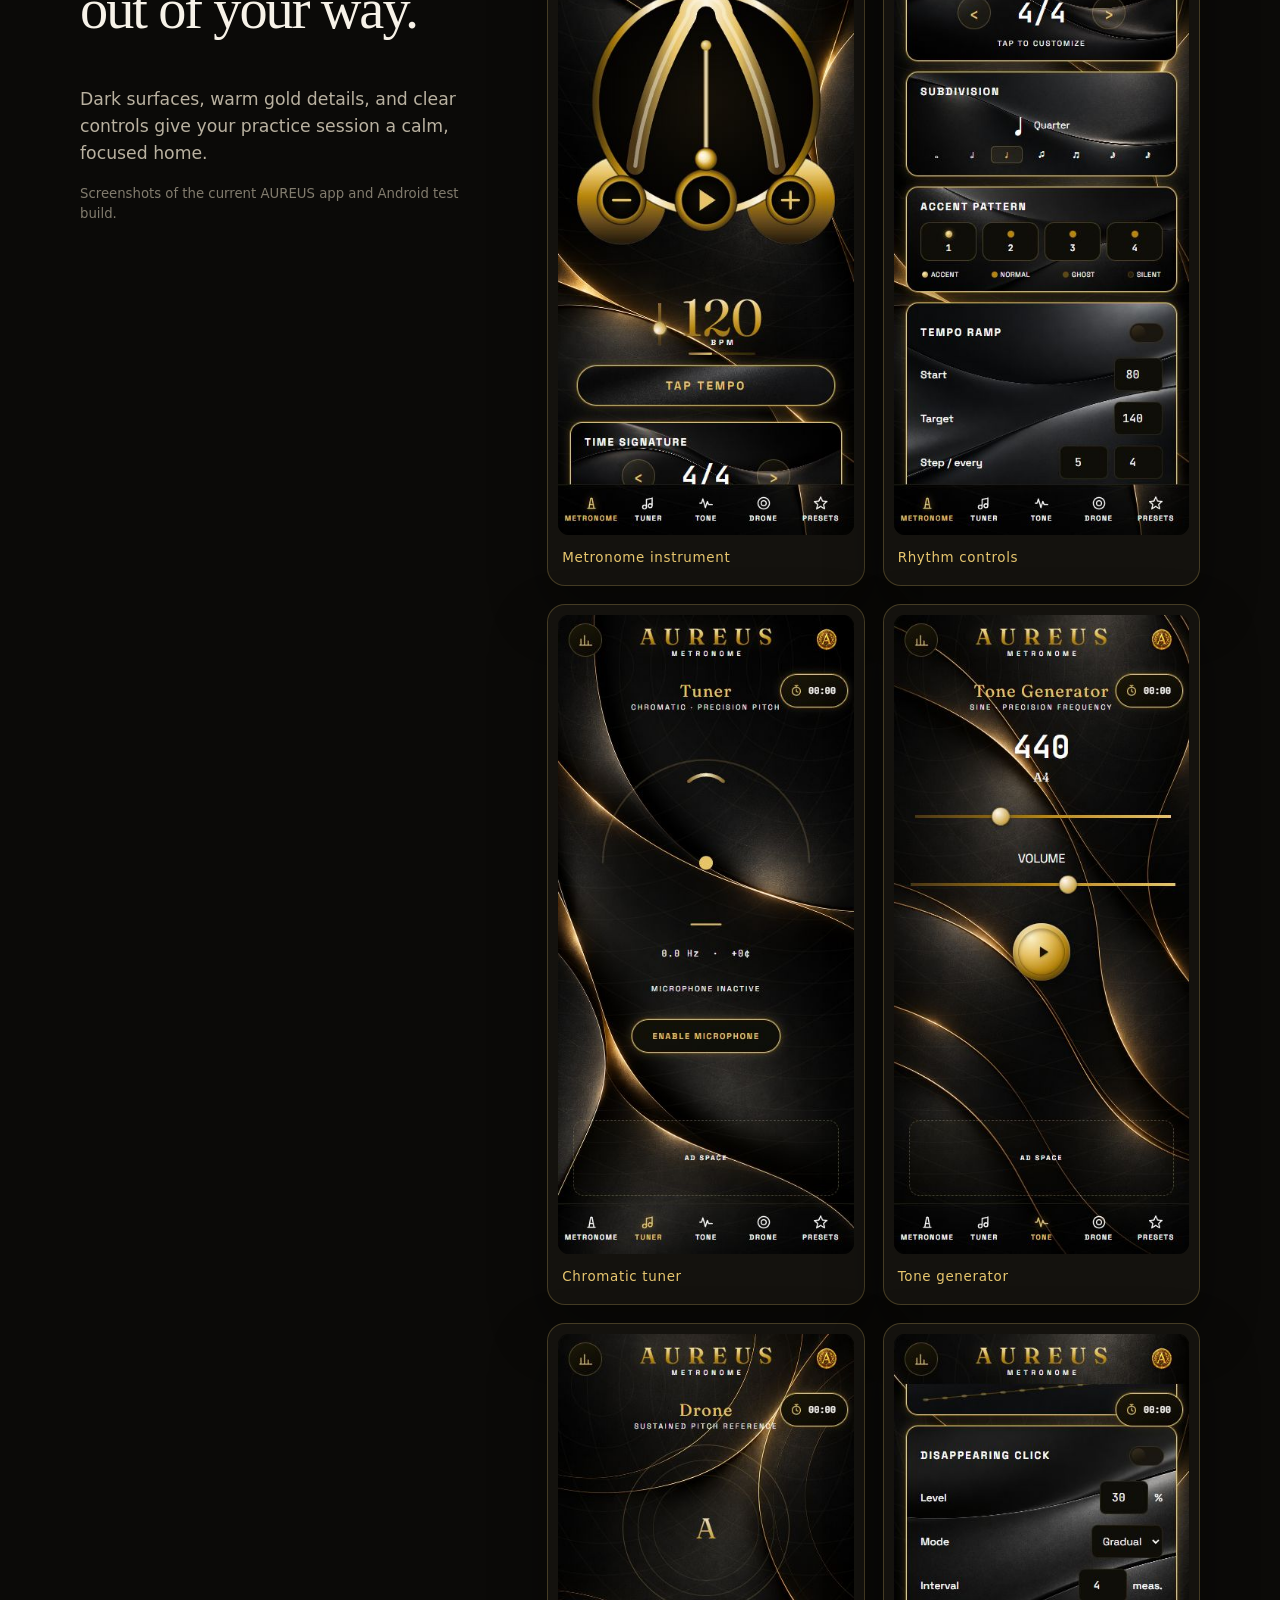
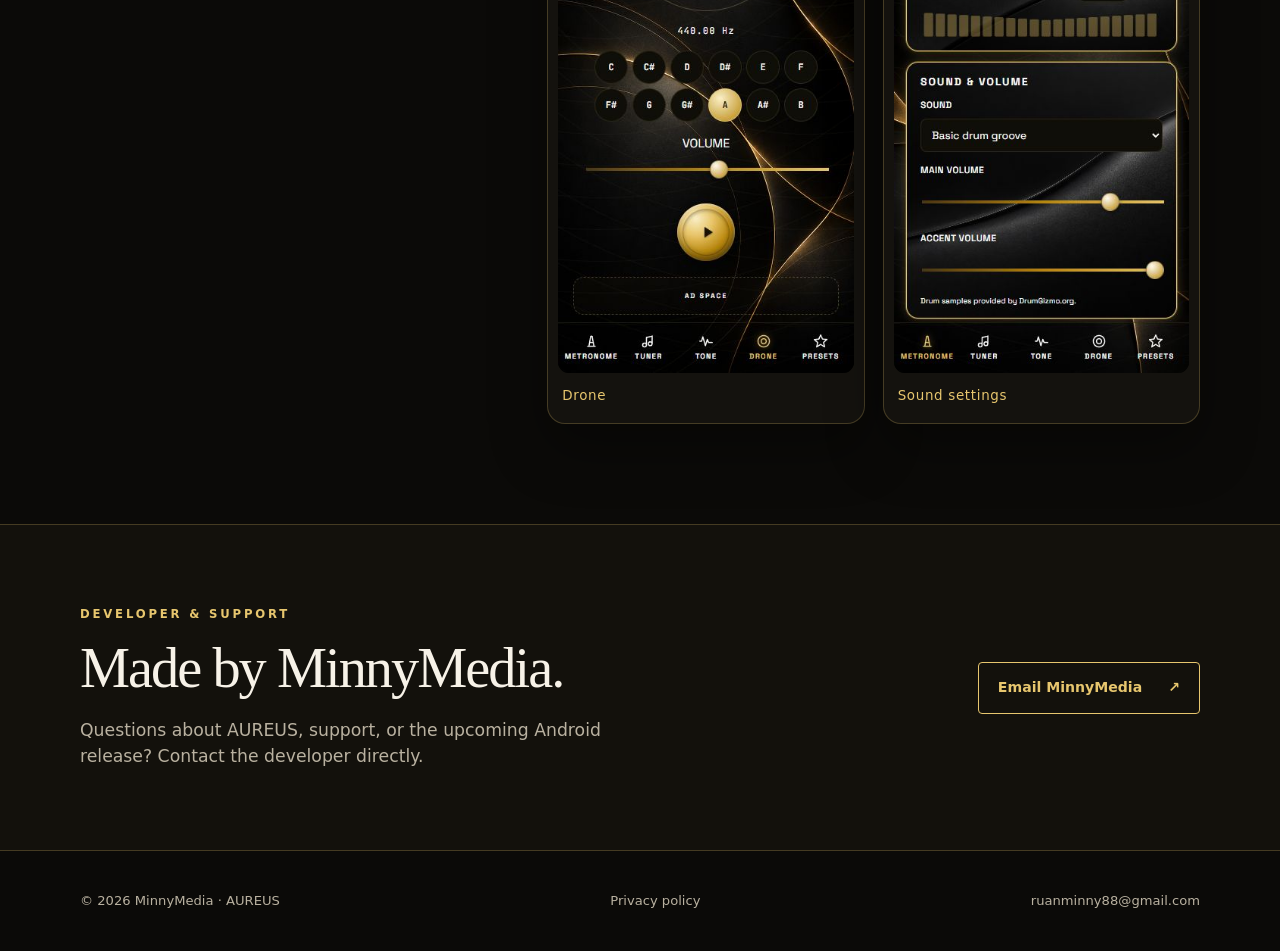
==== commit 14764145: "Publish AUREUS privacy policy" ====
--- a/index.html
+++ b/index.html
@@ -88,6 +88,7 @@
 
   <footer class="site-footer wrap">
     <span>© 2026 MinnyMedia · AUREUS</span>
+    <a href="privacy-policy.html">Privacy policy</a>
     <a href="mailto:ruanminny88@gmail.com?subject=AUREUS%20support">ruanminny88@gmail.com</a>
   </footer>
 </body>
--- a/styles.css
+++ b/styles.css
@@ -52,6 +52,12 @@
 .button-outline:hover{background:rgba(231,198,110,.09)}
 .site-footer{min-height:100px;display:flex;align-items:center;justify-content:space-between;gap:18px;color:var(--muted);font-size:.82rem}
 .site-footer a{text-decoration:none}
+.policy-page{max-width:760px;padding-block:72px 86px}
+.policy-page h1{margin-bottom:10px}
+.policy-page h2{margin:42px 0 12px;font-size:clamp(1.55rem,3vw,2rem);letter-spacing:-.02em}
+.policy-page p{color:var(--muted);font-size:1rem;line-height:1.7}
+.policy-page a{color:var(--gold);text-decoration-thickness:1px;text-underline-offset:3px;overflow-wrap:anywhere}
+.policy-date{font-size:.87rem!important;color:var(--gold-dim)!important;margin-bottom:30px}
 @media(max-width:820px){.hero{grid-template-columns:1fr;min-height:0;padding-block:70px 85px}.hero-art{min-height:280px;order:-1}.hero-art img{width:140px}.feature-grid{grid-template-columns:repeat(2,1fr)}.screens-layout{grid-template-columns:1fr}.screens-copy{position:static}}
 @media(max-width:560px){.wrap{width:min(100% - 32px,1120px)}.site-header{min-height:72px;align-items:flex-start;flex-direction:column;justify-content:center;gap:8px;padding-block:12px}.brand{font-size:.95rem}.brand img{width:34px;height:33px}nav{gap:20px}nav a{font-size:.78rem}.hero{gap:12px;padding-block:36px 65px}.hero-art{min-height:195px}.hero-art img{width:116px}h1{font-size:3.35rem}.hero-lead{font-size:1rem}.section{padding-block:66px}.feature-grid{grid-template-columns:1fr 1fr;gap:9px}.feature{min-height:210px;padding:16px}.feature-mark{margin-bottom:25px}.feature p{font-size:.83rem}.screens-grid{gap:10px}.screen-card{padding:6px 6px 10px;border-radius:12px}.screen-card img{border-radius:8px}.screen-card figcaption{font-size:.75rem}.contact-panel,.site-footer{align-items:flex-start;flex-direction:column}.button-outline{width:100%}.site-footer{justify-content:center;padding-block:22px}}
 @media(max-width:360px){h1{font-size:2.8rem}.feature-grid{grid-template-columns:1fr}.feature{min-height:0}.feature-mark{margin-bottom:15px}.screens-grid{grid-template-columns:1fr}}
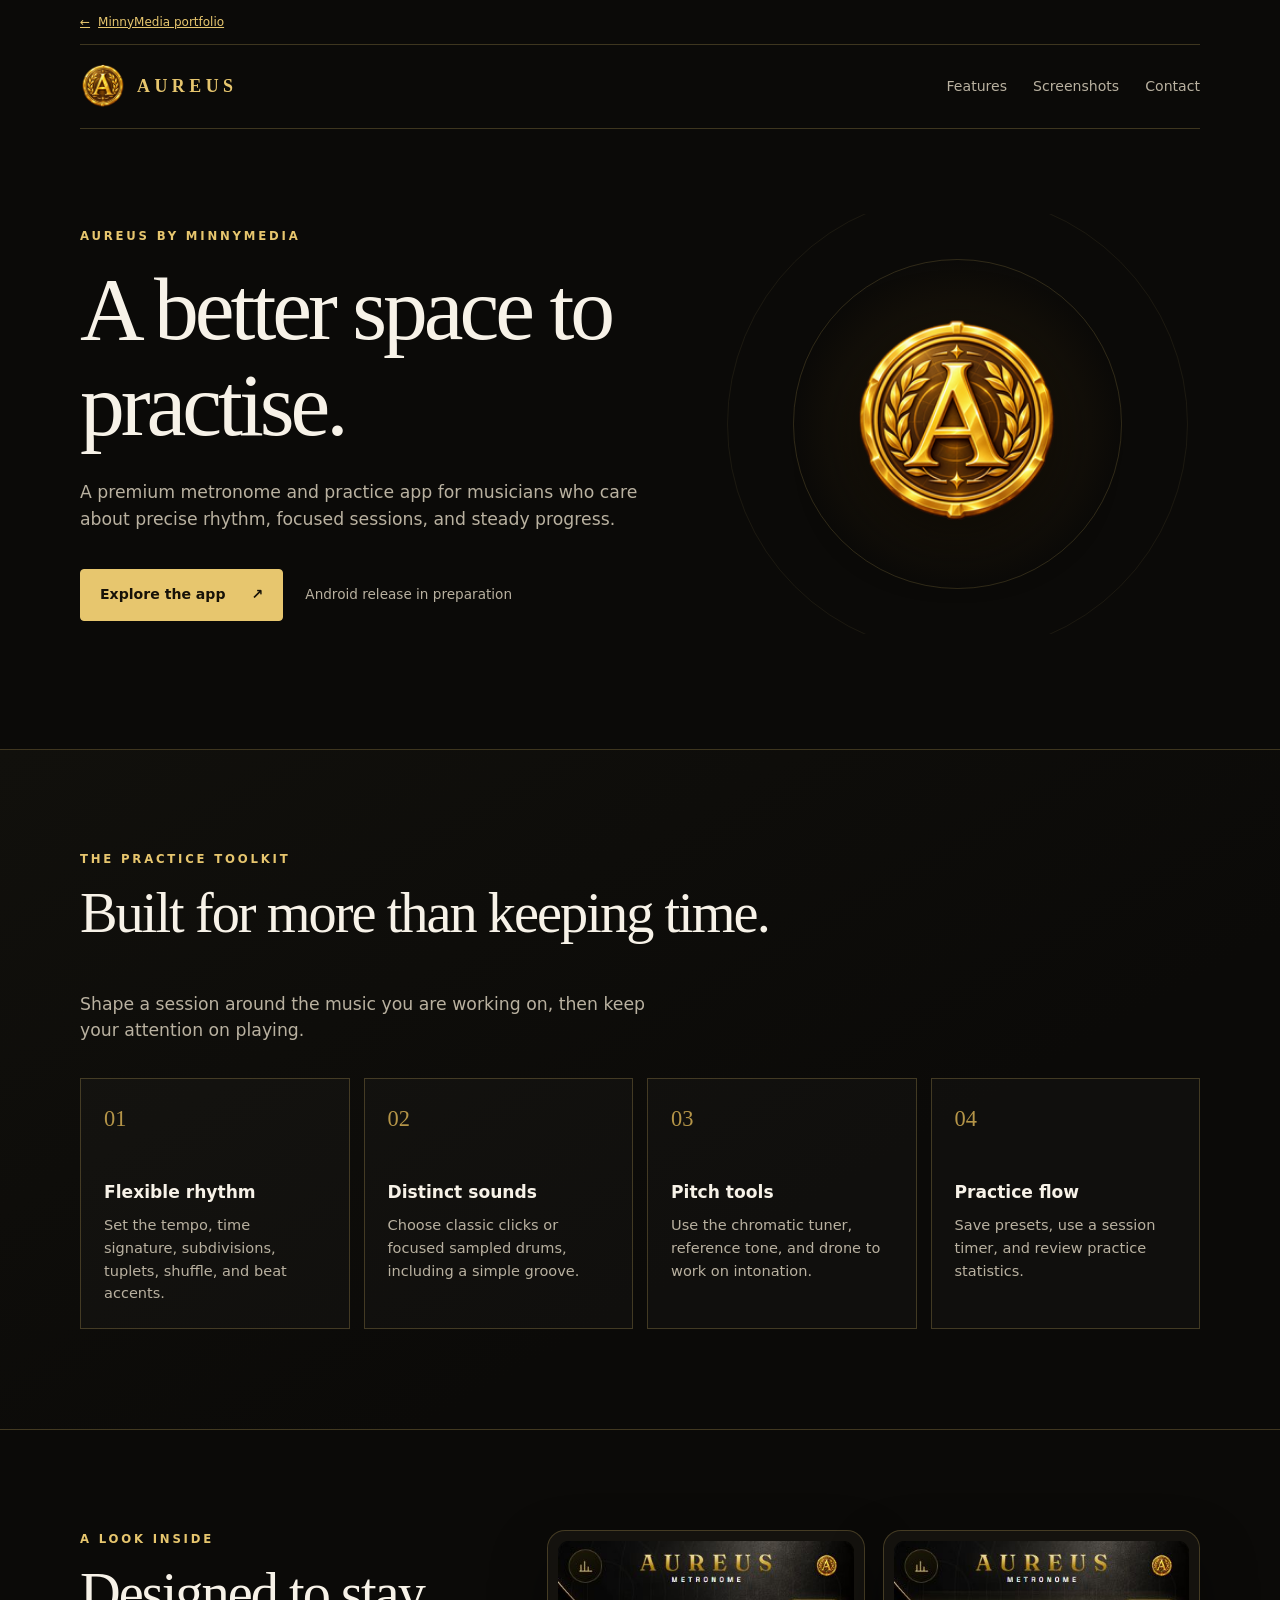
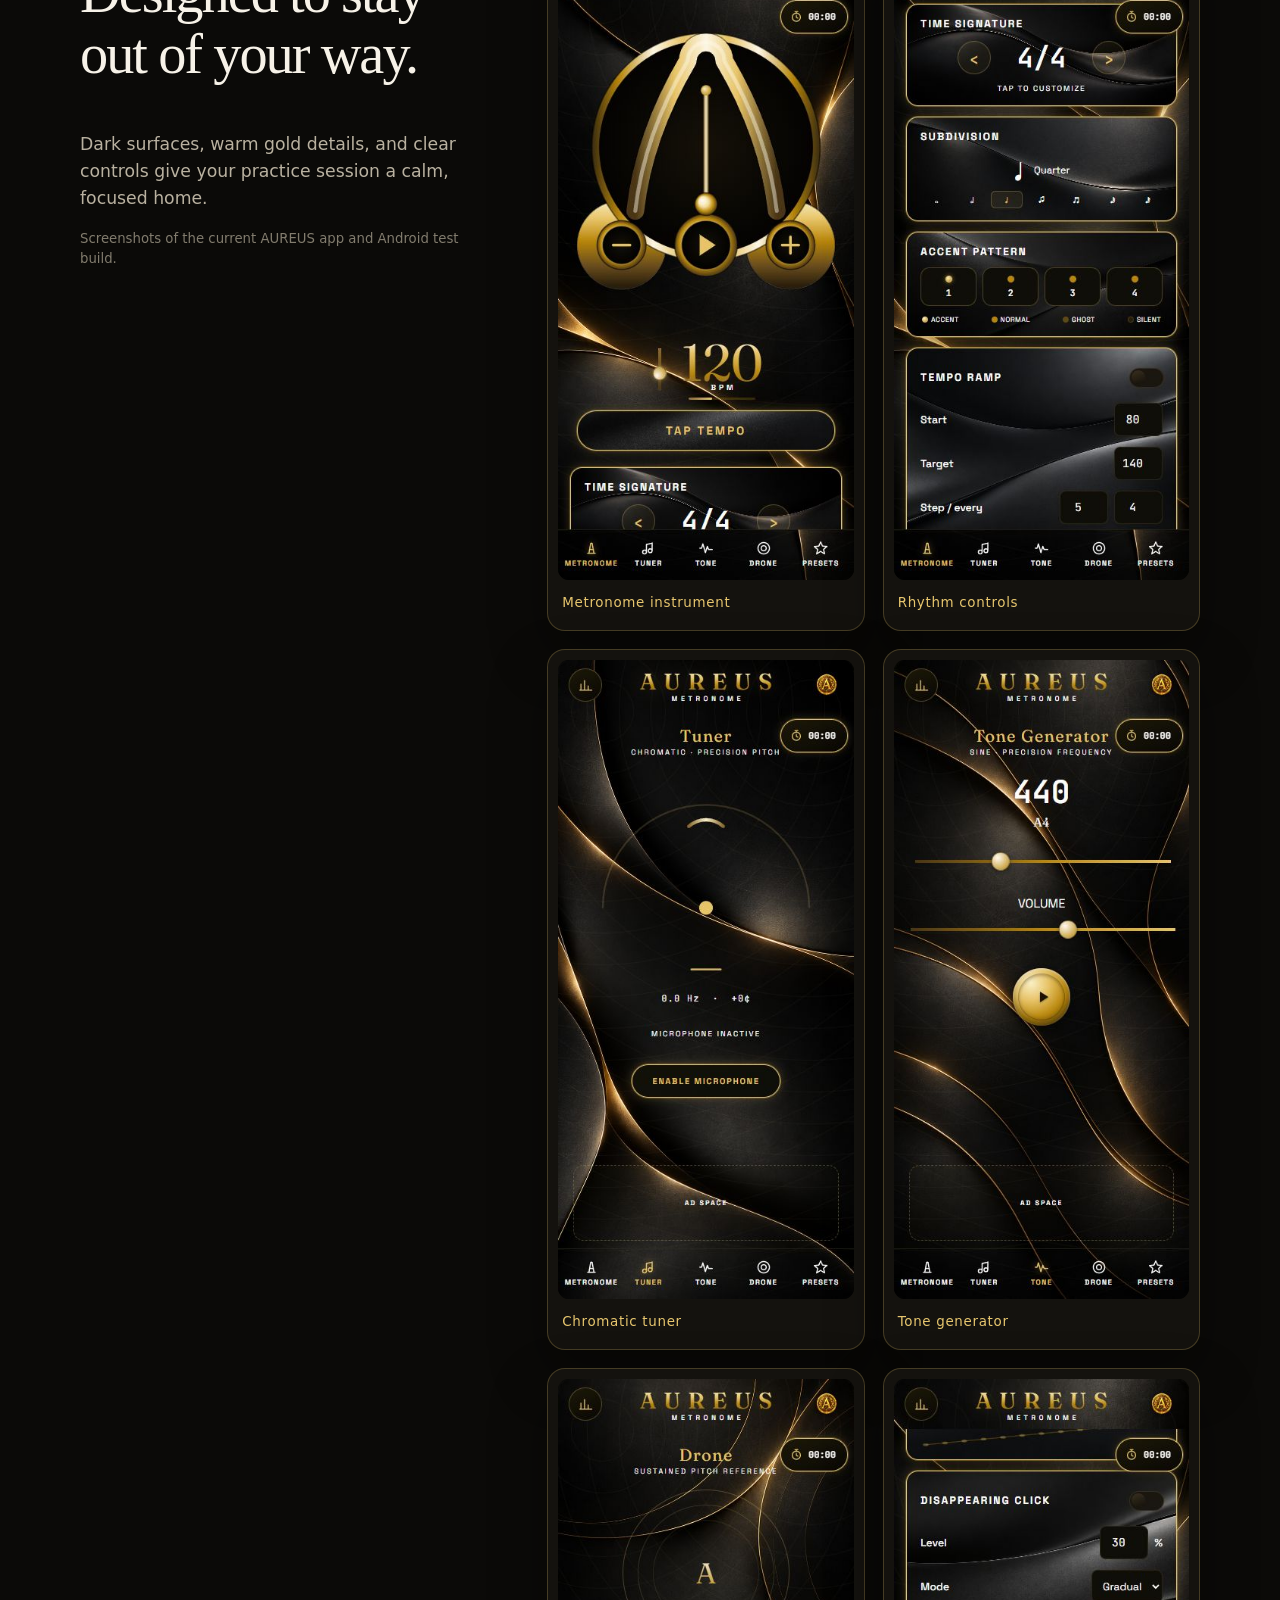
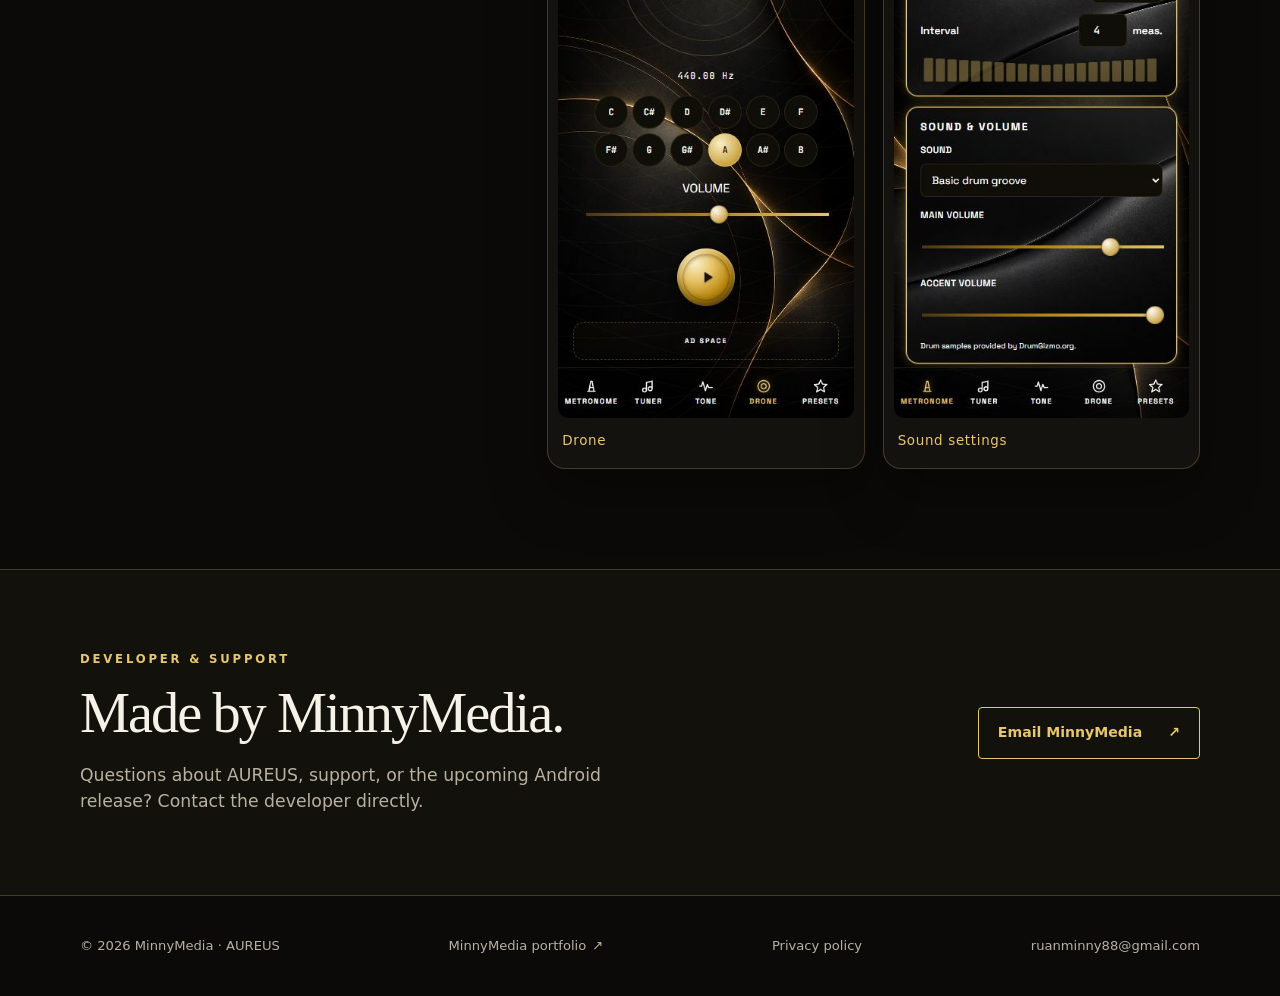
==== commit f171e559: "Link landing page back to the MinnyMedia portfolio" ====
--- a/index.html
+++ b/index.html
@@ -11,6 +11,7 @@
 </head>
 <body>
   <a class="skip-link" href="#main">Skip to content</a>
+  <div class="portfolio-bar wrap"><a href="https://myguitarmethod.github.io/Minny-Media/"><span aria-hidden="true">←</span> MinnyMedia portfolio</a></div>
   <header class="site-header wrap">
     <a class="brand" href="#top" aria-label="AUREUS home">
       <img src="assets/aureus-coin.png" width="46" height="45" alt="">
@@ -88,6 +89,7 @@
 
   <footer class="site-footer wrap">
     <span>© 2026 MinnyMedia · AUREUS</span>
+    <a class="portfolio-return" href="https://myguitarmethod.github.io/Minny-Media/">MinnyMedia portfolio <span aria-hidden="true">↗</span></a>
     <a href="privacy-policy.html">Privacy policy</a>
     <a href="mailto:ruanminny88@gmail.com?subject=AUREUS%20support">ruanminny88@gmail.com</a>
   </footer>
--- a/styles.css
+++ b/styles.css
@@ -62,3 +62,7 @@
 @media(max-width:560px){.wrap{width:min(100% - 32px,1120px)}.site-header{min-height:72px;align-items:flex-start;flex-direction:column;justify-content:center;gap:8px;padding-block:12px}.brand{font-size:.95rem}.brand img{width:34px;height:33px}nav{gap:20px}nav a{font-size:.78rem}.hero{gap:12px;padding-block:36px 65px}.hero-art{min-height:195px}.hero-art img{width:116px}h1{font-size:3.35rem}.hero-lead{font-size:1rem}.section{padding-block:66px}.feature-grid{grid-template-columns:1fr 1fr;gap:9px}.feature{min-height:210px;padding:16px}.feature-mark{margin-bottom:25px}.feature p{font-size:.83rem}.screens-grid{gap:10px}.screen-card{padding:6px 6px 10px;border-radius:12px}.screen-card img{border-radius:8px}.screen-card figcaption{font-size:.75rem}.contact-panel,.site-footer{align-items:flex-start;flex-direction:column}.button-outline{width:100%}.site-footer{justify-content:center;padding-block:22px}}
 @media(max-width:360px){h1{font-size:2.8rem}.feature-grid{grid-template-columns:1fr}.feature{min-height:0}.feature-mark{margin-bottom:15px}.screens-grid{grid-template-columns:1fr}}
 @media(prefers-reduced-motion:reduce){html{scroll-behavior:auto}}
+
+/* Return to the MinnyMedia portfolio. */
+.portfolio-bar{border-bottom:1px solid var(--line);font-size:12px}.portfolio-bar>a{display:inline-flex;align-items:center;gap:8px;min-height:44px;color:var(--gold);padding-block:10px}.portfolio-bar>a:hover{text-decoration:underline;text-underline-offset:4px}
+.portfolio-return{display:inline-flex;align-items:center;gap:6px;min-height:44px;white-space:nowrap}.site-footer{flex-wrap:wrap}
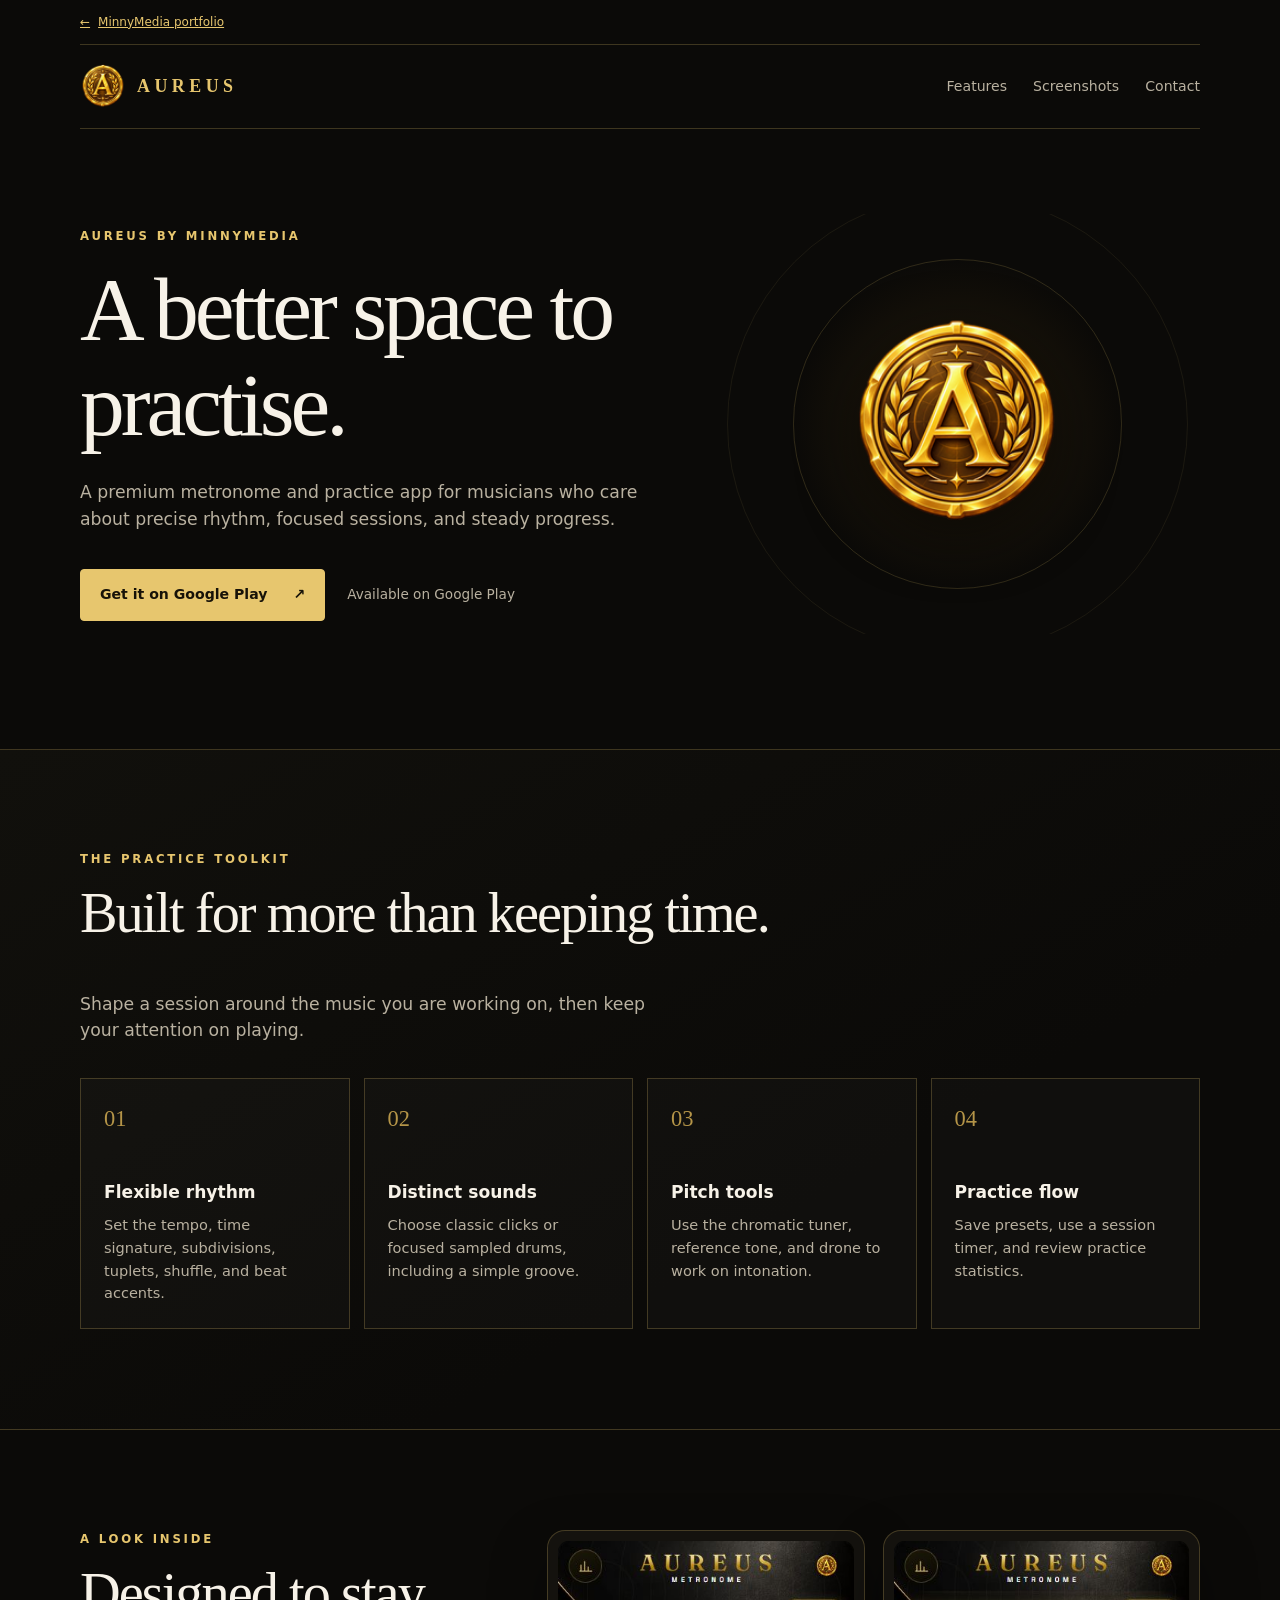
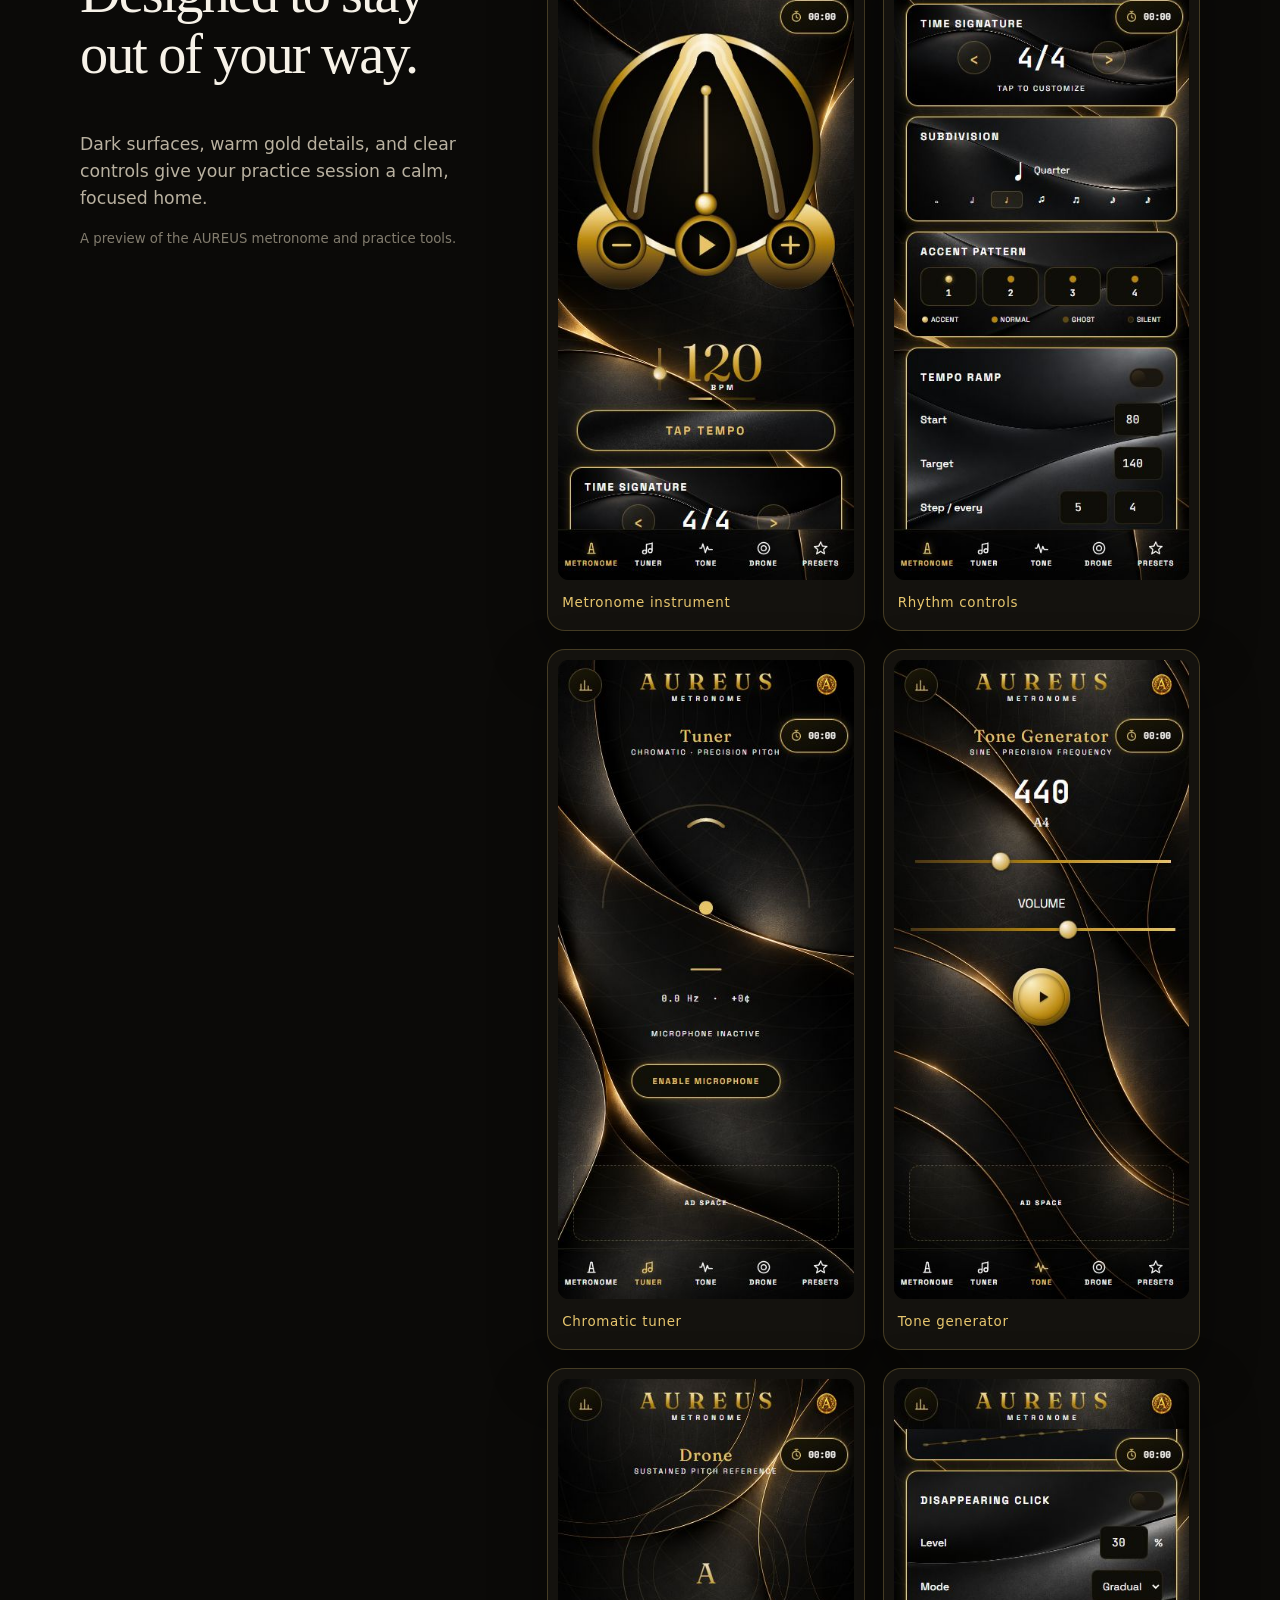
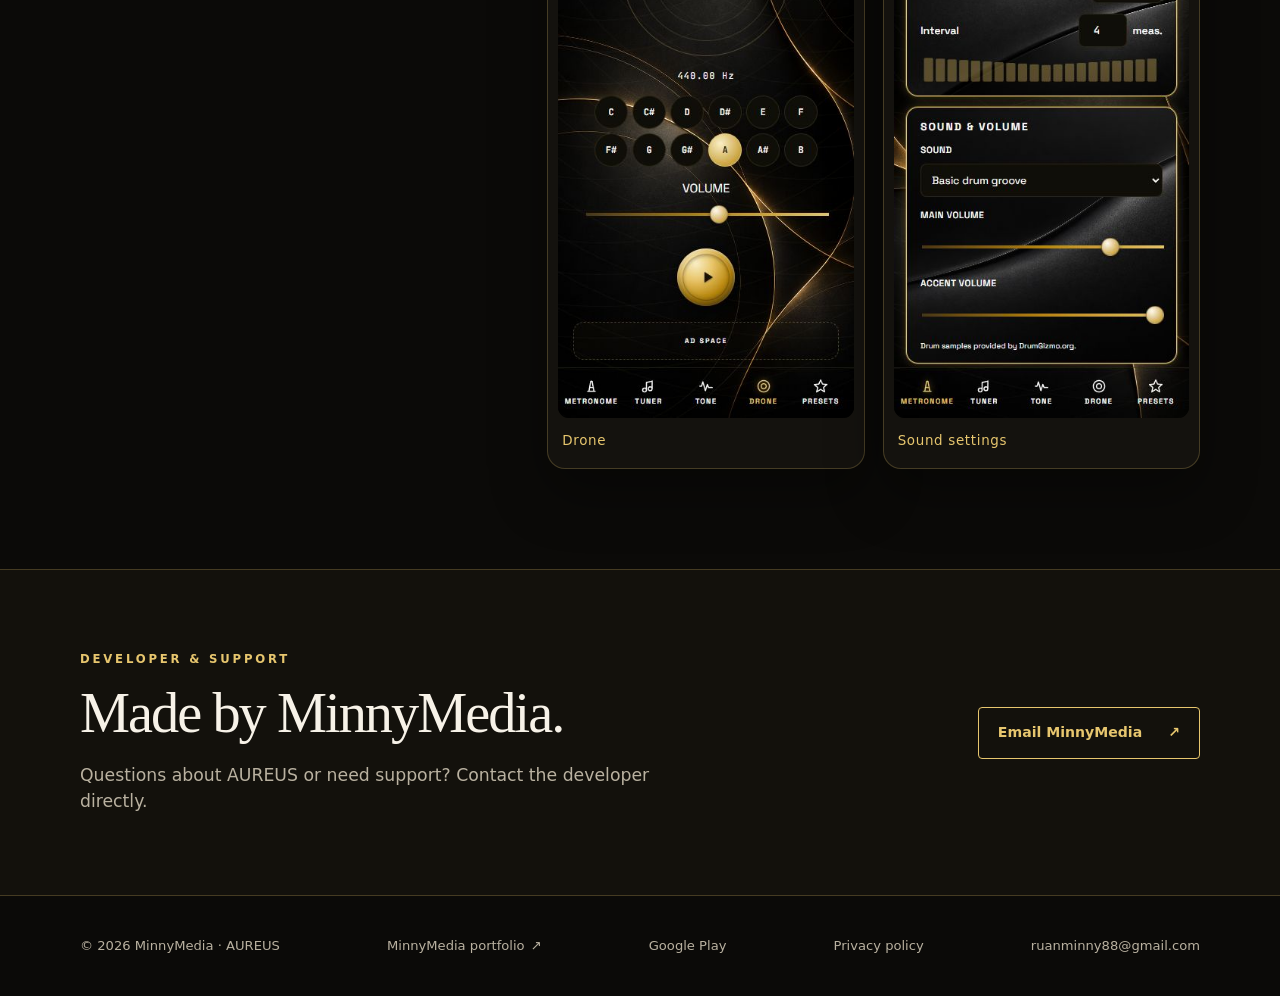
==== commit 2cbb6cfc: "Add Google Play download button for AUREUS launch" ====
--- a/index.html
+++ b/index.html
@@ -31,8 +31,8 @@
         <h1 id="hero-title">A better space to practise.</h1>
         <p class="hero-lead">A premium metronome and practice app for musicians who care about precise rhythm, focused sessions, and steady progress.</p>
         <div class="hero-actions">
-          <a class="button" href="#features">Explore the app <span aria-hidden="true">↗</span></a>
-          <span class="release-note">Android release in preparation</span>
+          <a class="button" href="https://play.google.com/store/apps/details?id=com.myguitarmethod.aureus">Get it on Google Play <span aria-hidden="true">↗</span></a>
+          <span class="release-note">Available on Google Play</span>
         </div>
       </div>
       <div class="hero-art" aria-hidden="true">
@@ -62,7 +62,7 @@
           <p class="eyebrow">A LOOK INSIDE</p>
           <h2 id="screenshots-title">Designed to stay out of your way.</h2>
           <p>Dark surfaces, warm gold details, and clear controls give your practice session a calm, focused home.</p>
-          <p class="caption">Screenshots of the current AUREUS app and Android test build.</p>
+          <p class="caption">A preview of the AUREUS metronome and practice tools.</p>
         </div>
         <div class="screens-grid">
           <figure class="screen-card"><img src="assets/instrument.jpg" width="390" height="844" alt="AUREUS metronome instrument with gold pendulum, transport controls, and 120 BPM display" loading="lazy"><figcaption>Metronome instrument</figcaption></figure>
@@ -80,7 +80,7 @@
         <div>
           <p class="eyebrow">DEVELOPER &amp; SUPPORT</p>
           <h2 id="contact-title">Made by MinnyMedia.</h2>
-          <p>Questions about AUREUS, support, or the upcoming Android release? Contact the developer directly.</p>
+          <p>Questions about AUREUS or need support? Contact the developer directly.</p>
         </div>
         <a class="button button-outline" href="mailto:ruanminny88@gmail.com?subject=AUREUS%20support">Email MinnyMedia <span aria-hidden="true">↗</span></a>
       </div>
@@ -90,6 +90,7 @@
   <footer class="site-footer wrap">
     <span>© 2026 MinnyMedia · AUREUS</span>
     <a class="portfolio-return" href="https://myguitarmethod.github.io/Minny-Media/">MinnyMedia portfolio <span aria-hidden="true">↗</span></a>
+    <a href="https://play.google.com/store/apps/details?id=com.myguitarmethod.aureus">Google Play</a>
     <a href="privacy-policy.html">Privacy policy</a>
     <a href="mailto:ruanminny88@gmail.com?subject=AUREUS%20support">ruanminny88@gmail.com</a>
   </footer>
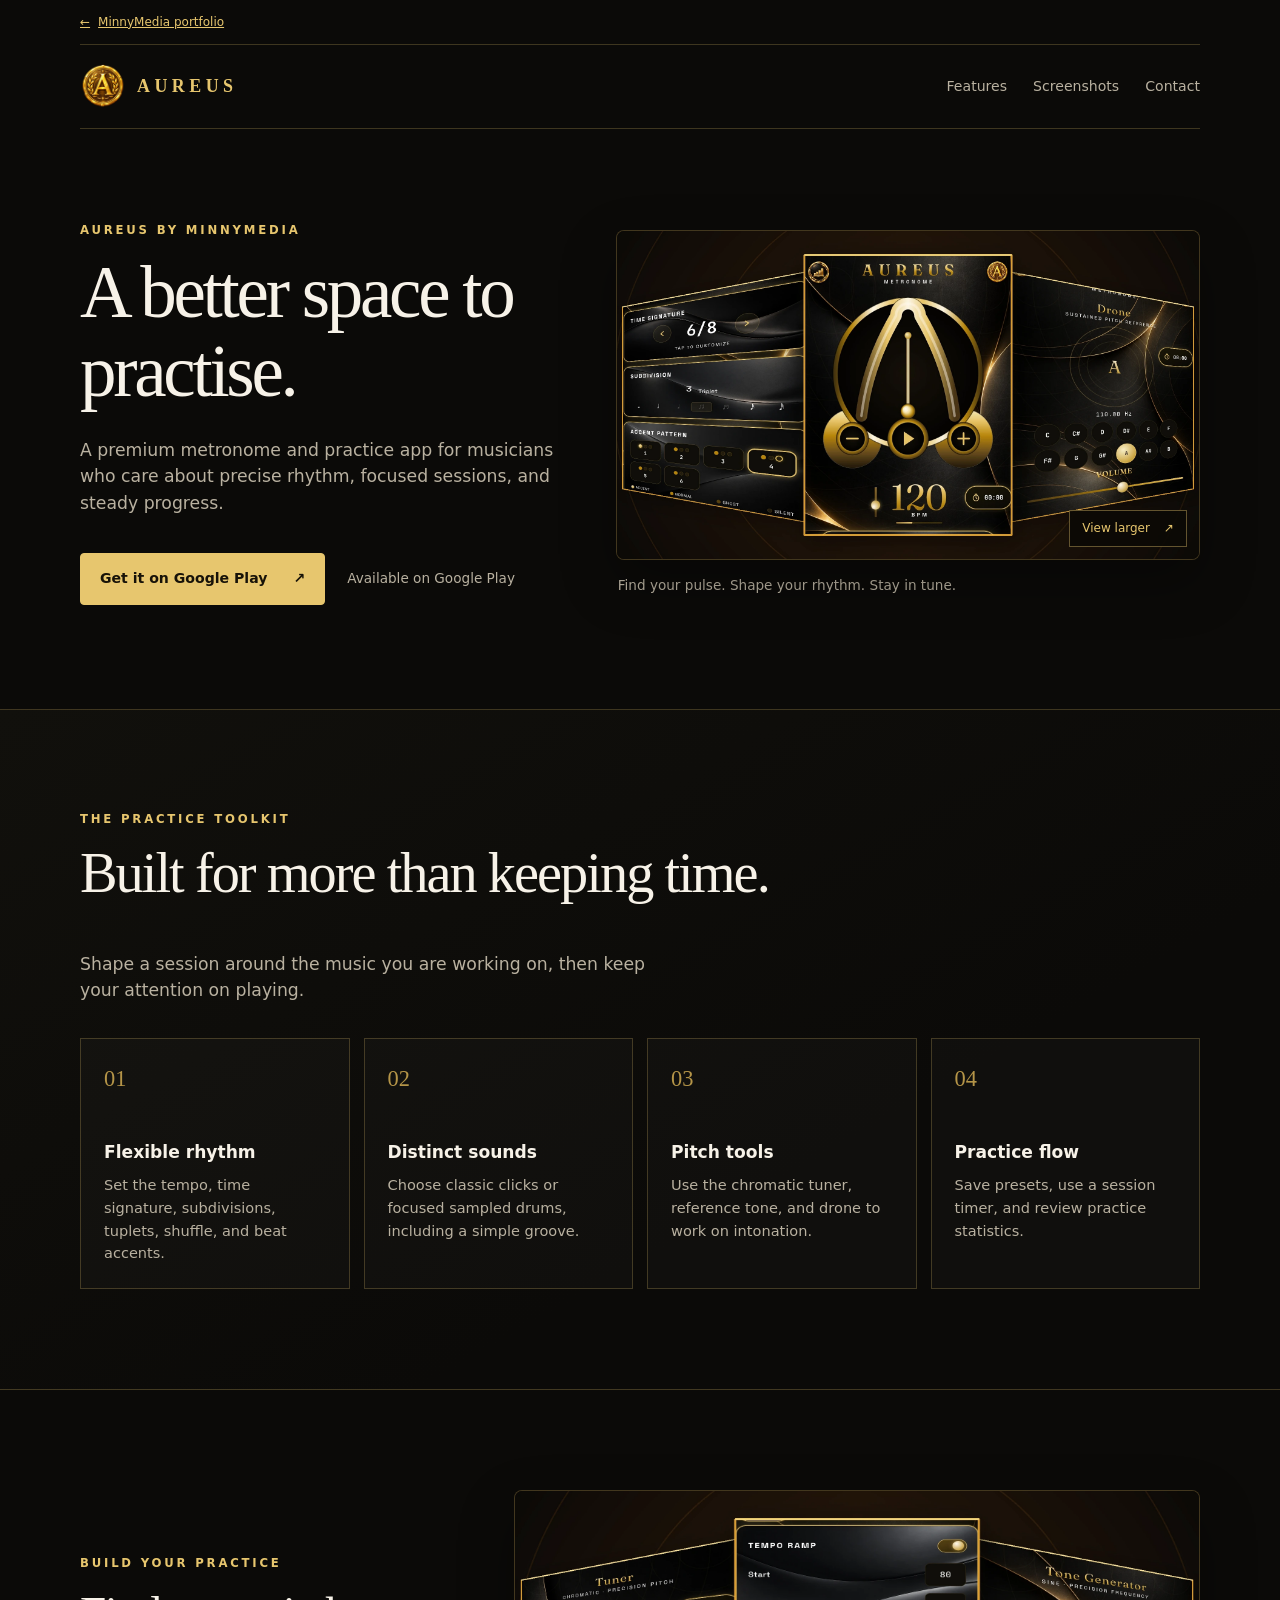
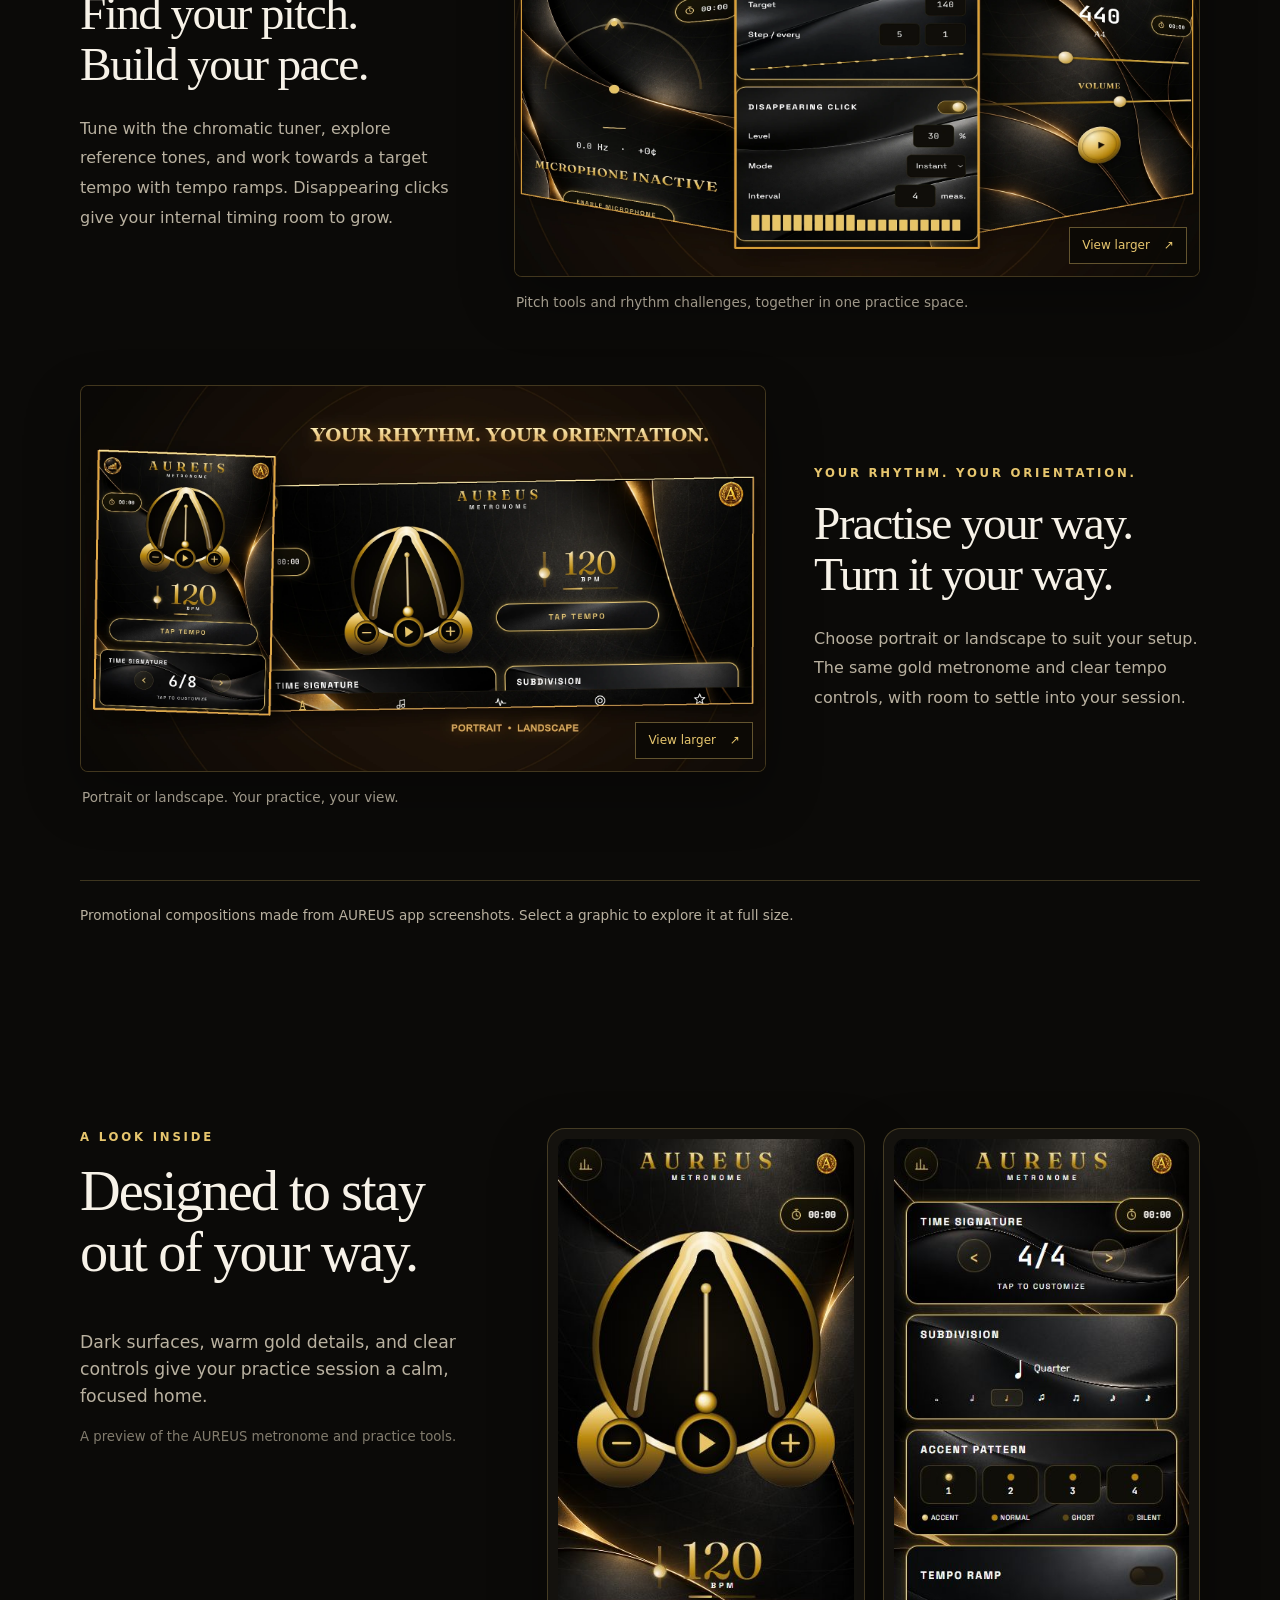
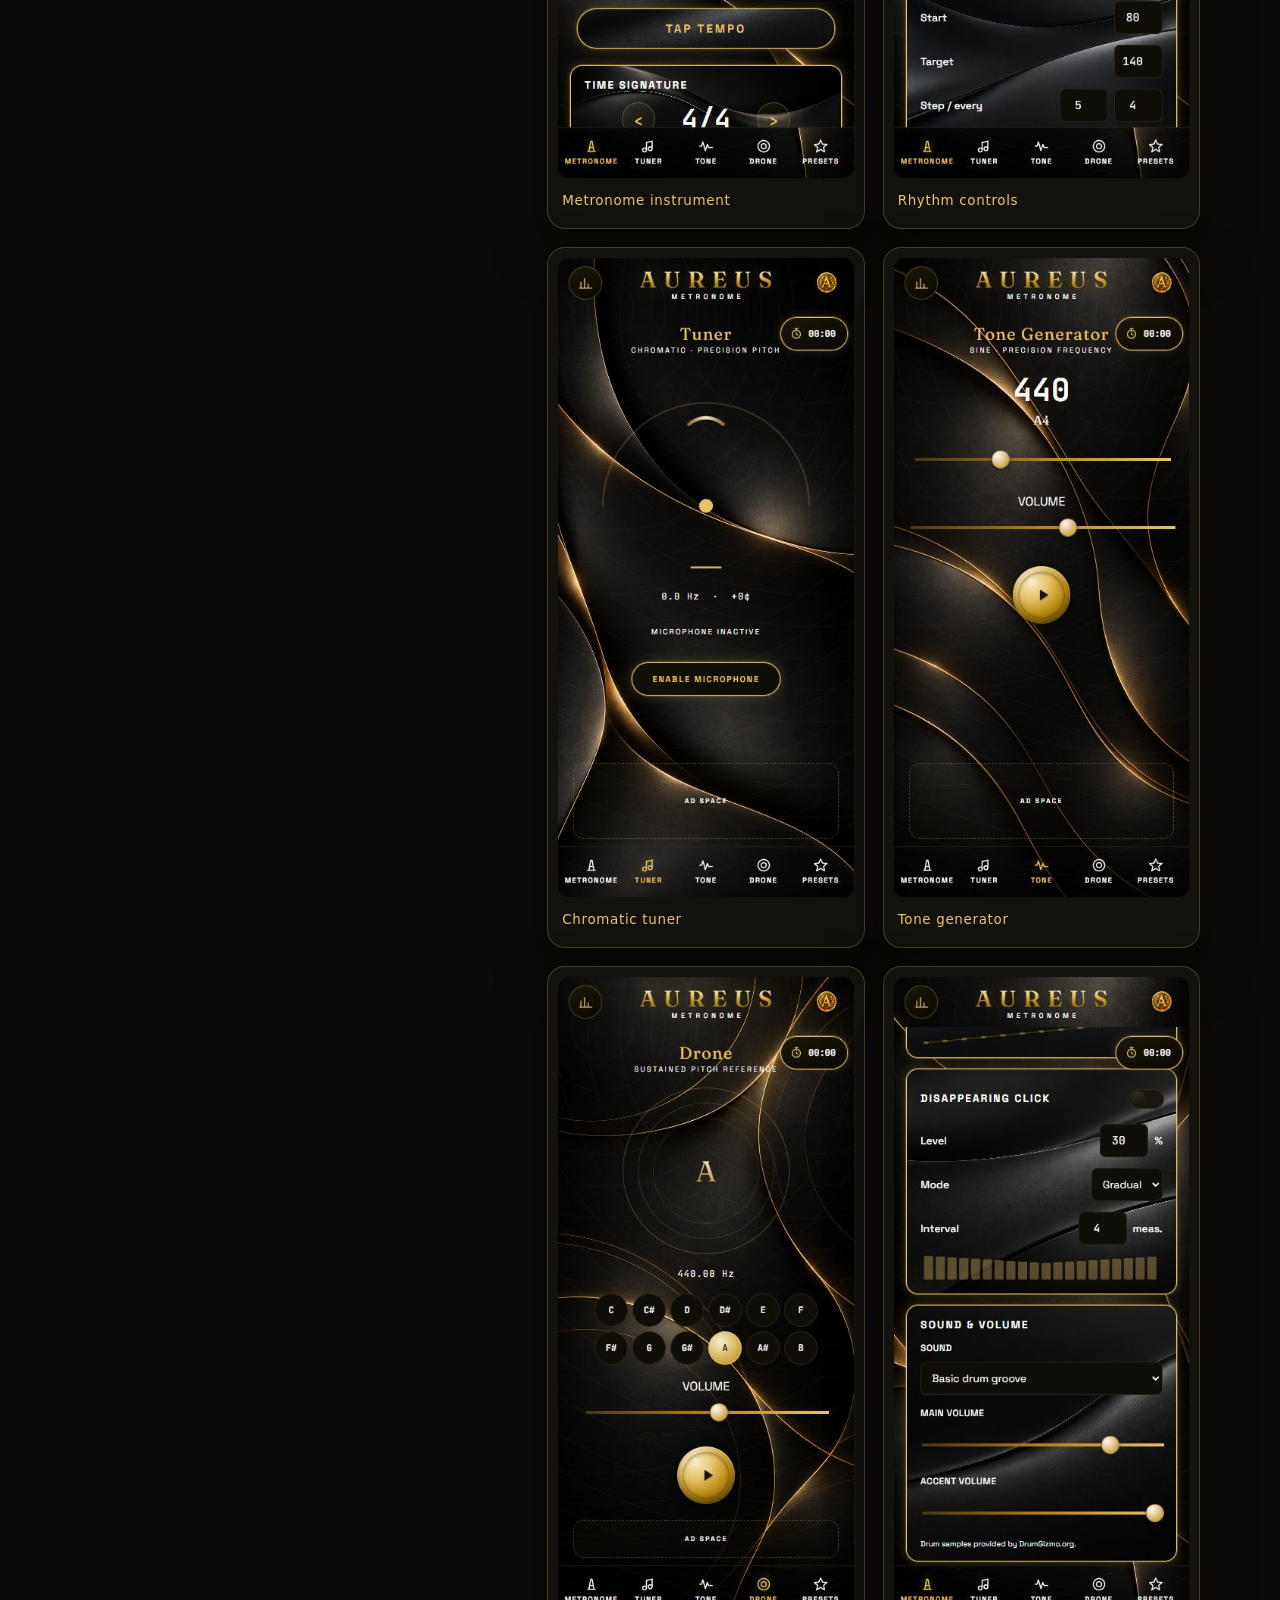
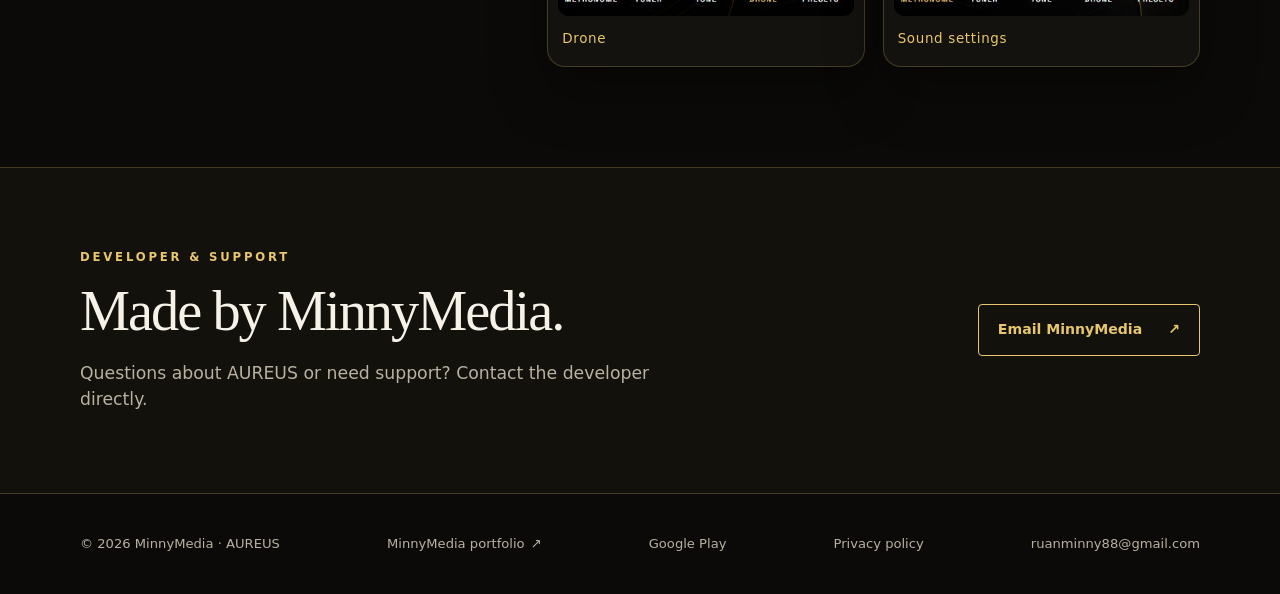
==== commit c5cb2ce9: "Showcase AUREUS feature graphics with expandable previews" ====
--- a/index.html
+++ b/index.html
@@ -7,7 +7,8 @@
   <meta name="description" content="AUREUS is a premium metronome and practice app by MinnyMedia, with flexible rhythms, a chromatic tuner, tone and drone tools, and practice tracking.">
   <title>AUREUS — Metronome &amp; Practice</title>
   <link rel="icon" href="assets/aureus-coin.png" type="image/png">
-  <link rel="stylesheet" href="styles.css">
+  <link rel="stylesheet" href="styles.css?v=20261102-art">
+  <script src="feature-gallery.js?v=20261102-art" defer></script>
 </head>
 <body>
   <a class="skip-link" href="#main">Skip to content</a>
@@ -35,11 +36,10 @@
           <span class="release-note">Available on Google Play</span>
         </div>
       </div>
-      <div class="hero-art" aria-hidden="true">
-        <div class="orbit orbit-one"></div>
-        <div class="orbit orbit-two"></div>
-        <img src="assets/aureus-coin.png" width="200" height="194" alt="">
-      </div>
+      <figure class="feature-art hero-feature">
+        <a href="assets/feature-metronome.webp" data-feature-preview aria-label="Enlarge metronome, rhythm and drone feature graphic"><img src="assets/feature-metronome.webp" width="1920" height="1080" fetchpriority="high" alt="AUREUS metronome at 120 BPM, with time signature, subdivision, accent pattern and drone previews"><span class="enlarge-label">View larger <span aria-hidden="true">↗</span></span></a>
+        <figcaption>Find your pulse. Shape your rhythm. Stay in tune.</figcaption>
+      </figure>
     </section>
 
     <section class="section section-features" id="features" aria-labelledby="features-title">
@@ -54,6 +54,18 @@
           <article class="feature"><span class="feature-mark" aria-hidden="true">04</span><h3>Practice flow</h3><p>Save presets, use a session timer, and review practice statistics.</p></article>
         </div>
       </div>
+    </section>
+
+    <section class="section feature-stories wrap" aria-labelledby="practice-tools-title">
+      <div class="feature-story">
+        <div class="story-copy"><p class="eyebrow">BUILD YOUR PRACTICE</p><h2 id="practice-tools-title">Find your pitch.<br>Build your pace.</h2><p>Tune with the chromatic tuner, explore reference tones, and work towards a target tempo with tempo ramps. Disappearing clicks give your internal timing room to grow.</p></div>
+        <figure class="feature-art"><a href="assets/feature-practice-tools.webp" data-feature-preview aria-label="Enlarge tuner, tempo ramp and tone feature graphic"><img src="assets/feature-practice-tools.webp" width="1920" height="1080" loading="lazy" alt="AUREUS chromatic tuner, tempo ramp and disappearing click settings, alongside the tone generator"><span class="enlarge-label">View larger <span aria-hidden="true">↗</span></span></a><figcaption>Pitch tools and rhythm challenges, together in one practice space.</figcaption></figure>
+      </div>
+      <div class="feature-story orientation-story">
+        <div class="story-copy"><p class="eyebrow">YOUR RHYTHM. YOUR ORIENTATION.</p><h2>Practise your way.<br>Turn it your way.</h2><p>Choose portrait or landscape to suit your setup. The same gold metronome and clear tempo controls, with room to settle into your session.</p></div>
+        <figure class="feature-art"><a href="assets/feature-orientations.webp" data-feature-preview aria-label="Enlarge portrait and landscape feature graphic"><img src="assets/feature-orientations.webp" width="1920" height="1080" loading="lazy" alt="AUREUS metronome shown in portrait and landscape orientations, with tempo and tap tempo controls"><span class="enlarge-label">View larger <span aria-hidden="true">↗</span></span></a><figcaption>Portrait or landscape. Your practice, your view.</figcaption></figure>
+      </div>
+      <p class="feature-note">Promotional compositions made from AUREUS app screenshots. Select a graphic to explore it at full size.</p>
     </section>
 
     <section class="section section-screens" id="screenshots" aria-labelledby="screenshots-title">
@@ -94,5 +106,6 @@
     <a href="privacy-policy.html">Privacy policy</a>
     <a href="mailto:ruanminny88@gmail.com?subject=AUREUS%20support">ruanminny88@gmail.com</a>
   </footer>
+  <dialog class="feature-viewer" aria-labelledby="feature-caption"><div class="viewer-toolbar"><p id="feature-caption"></p><button type="button" aria-label="Close feature graphic">Close <span aria-hidden="true">×</span></button></div><img id="feature-image" alt=""></dialog>
 </body>
 </html>
--- a/styles.css
+++ b/styles.css
@@ -66,3 +66,32 @@
 /* Return to the MinnyMedia portfolio. */
 .portfolio-bar{border-bottom:1px solid var(--line);font-size:12px}.portfolio-bar>a{display:inline-flex;align-items:center;gap:8px;min-height:44px;color:var(--gold);padding-block:10px}.portfolio-bar>a:hover{text-decoration:underline;text-underline-offset:4px}
 .portfolio-return{display:inline-flex;align-items:center;gap:6px;min-height:44px;white-space:nowrap}.site-footer{flex-wrap:wrap}
+
+/* Feature artwork: preserve each complete 16:9 composition. */
+.hero{grid-template-columns:.92fr 1.08fr;gap:38px;min-height:580px;padding-block:68px 80px}
+.hero h1{font-size:clamp(3.2rem,5.7vw,5rem)}
+.feature-art{margin:0;min-width:0}
+.feature-art>a{display:block;position:relative;border:1px solid var(--line);border-radius:8px;overflow:hidden;background:#100c06;box-shadow:0 22px 55px #0005}
+.feature-art img{display:block;width:100%;height:auto;aspect-ratio:16/9;object-fit:contain}
+.feature-art figcaption{padding:14px 2px 0;color:var(--muted);font-size:.85rem;line-height:1.65}
+.enlarge-label{position:absolute;bottom:12px;right:12px;display:inline-flex;gap:14px;align-items:center;padding:8px 12px;background:#0b0905e8;border:1px solid #e7c66e66;color:var(--gold);font-size:.75rem}
+.feature-art>a:hover{border-color:var(--gold)}
+.feature-stories{display:grid;gap:72px}
+.feature-story{display:grid;grid-template-columns:.72fr 1.28fr;align-items:center;gap:48px}
+.story-copy h2{font-size:clamp(2.3rem,3.7vw,3.7rem);margin-bottom:24px}
+.story-copy>p:not(.eyebrow){color:var(--muted);font-size:1rem;line-height:1.85}
+.orientation-story{grid-template-columns:1.28fr .72fr}
+.orientation-story .story-copy{order:2}
+.orientation-story .feature-art{order:1}
+.feature-note{margin:0;color:var(--muted);font-size:.85rem;line-height:1.8;border-top:1px solid var(--line);padding-top:22px}
+.feature-viewer{width:min(1500px,94vw);max-height:94dvh;padding:18px;background:#0b0a08;color:var(--text);border:1px solid var(--gold-dim);box-shadow:0 25px 100px #000a}
+.feature-viewer::backdrop{background:#030201ed}
+.viewer-toolbar{display:flex;justify-content:space-between;align-items:center;gap:20px;margin-bottom:16px}
+.viewer-toolbar p{margin:0;font-size:.9rem;line-height:1.6}
+.viewer-toolbar button{display:inline-flex;align-items:center;gap:20px;flex-shrink:0;min-height:44px;padding:8px 14px;border:1px solid var(--gold-dim);background:#211a0e;color:var(--gold);font:inherit;cursor:pointer}
+.viewer-toolbar button:focus-visible{outline:2px solid var(--gold);outline-offset:4px}
+.feature-viewer>img{display:block;width:auto;max-width:100%;max-height:calc(90dvh - 100px);margin:auto;object-fit:contain}
+.feature-viewer-open{overflow:hidden}
+@media(max-width:820px){.hero{grid-template-columns:1fr;min-height:0;padding-block:48px 58px;gap:34px}.hero h1{max-width:650px}.hero-feature{max-width:680px;width:100%}.feature-story,.orientation-story{grid-template-columns:1fr;gap:24px}.orientation-story .story-copy,.orientation-story .feature-art{order:initial}.story-copy{max-width:650px}.feature-stories{gap:52px}}
+@media(max-width:560px){.hero{padding-block:36px 48px;gap:30px}.hero h1{font-size:3.1rem}.hero-actions{margin-top:26px;gap:16px}.hero .button{font-size:.95rem;padding:15px 22px;min-height:54px}.story-copy h2{font-size:2.5rem}.enlarge-label{bottom:8px;right:8px;font-size:.7rem;padding:6px 9px}.feature-viewer{padding:12px}.viewer-toolbar{gap:10px}.viewer-toolbar p{font-size:.8rem}.viewer-toolbar button{gap:10px;font-size:.8rem}}
+@media(max-width:360px){.hero h1{font-size:2.7rem}}
